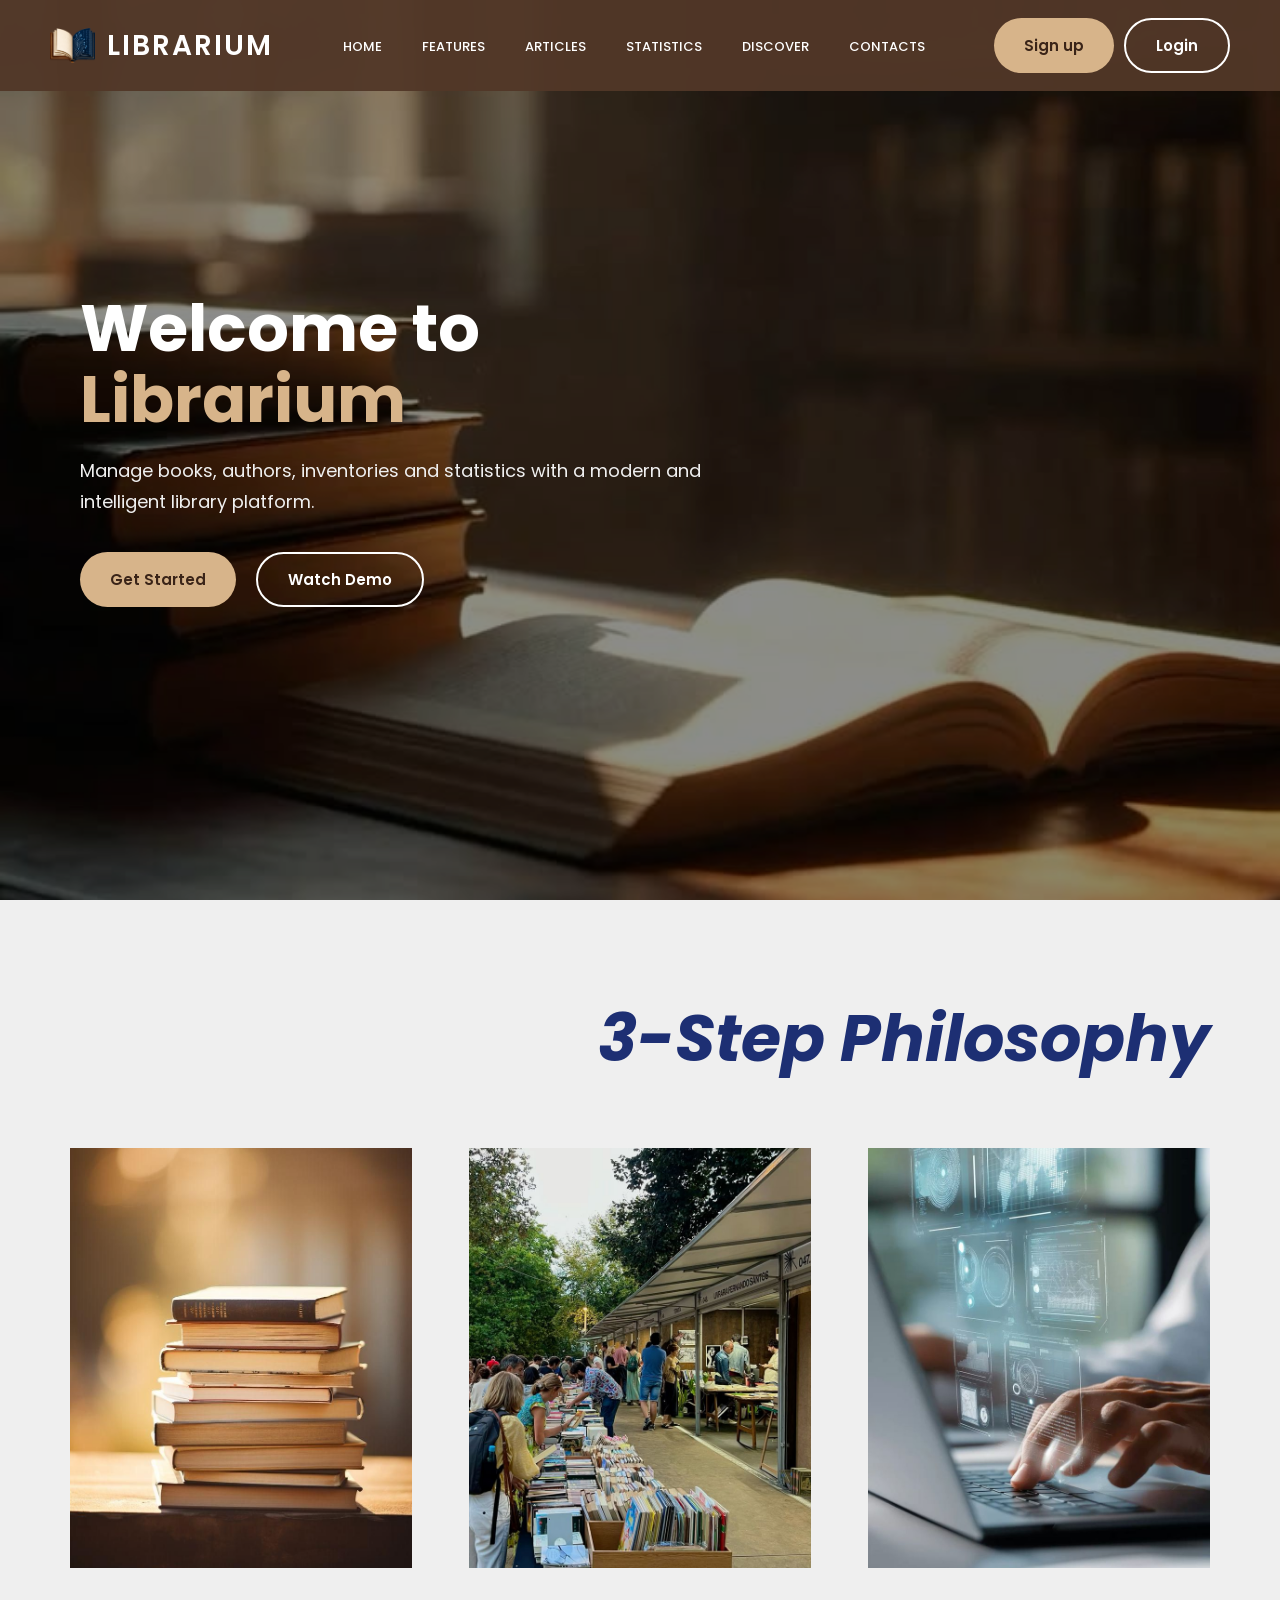
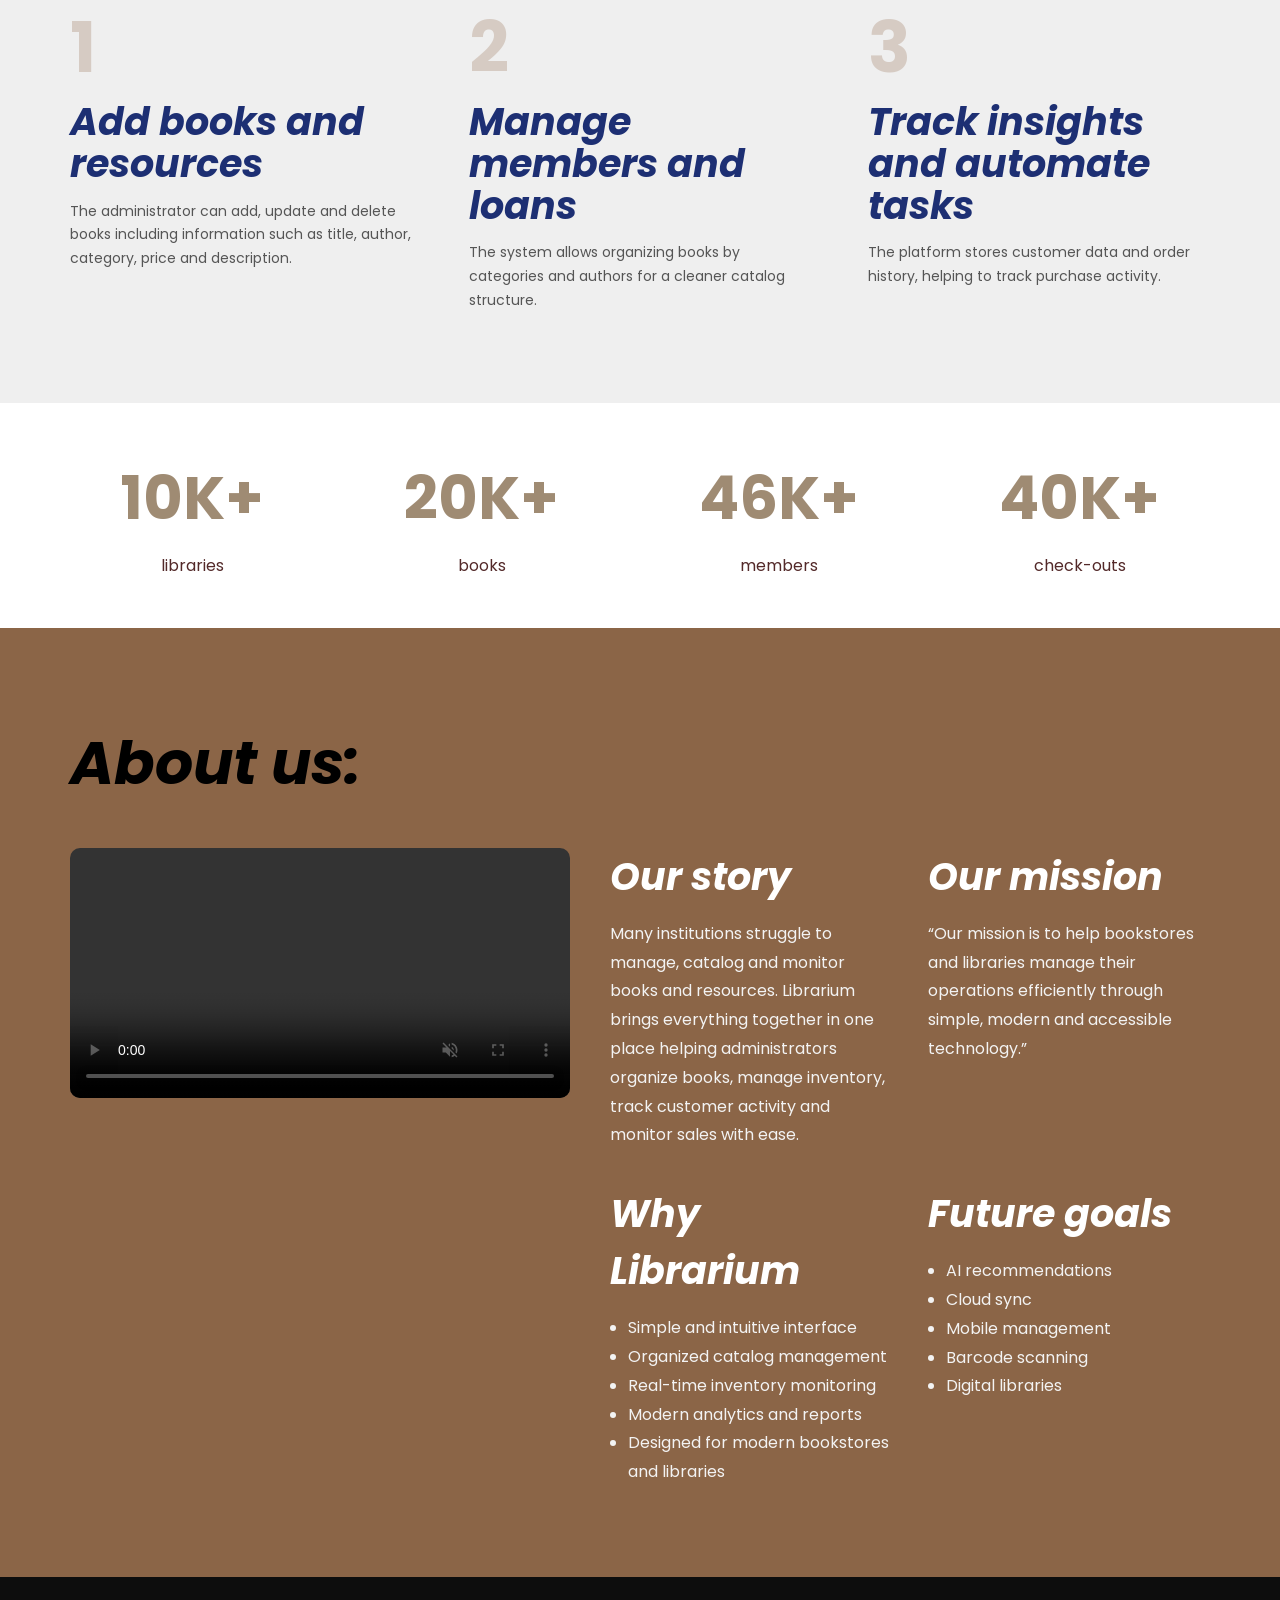
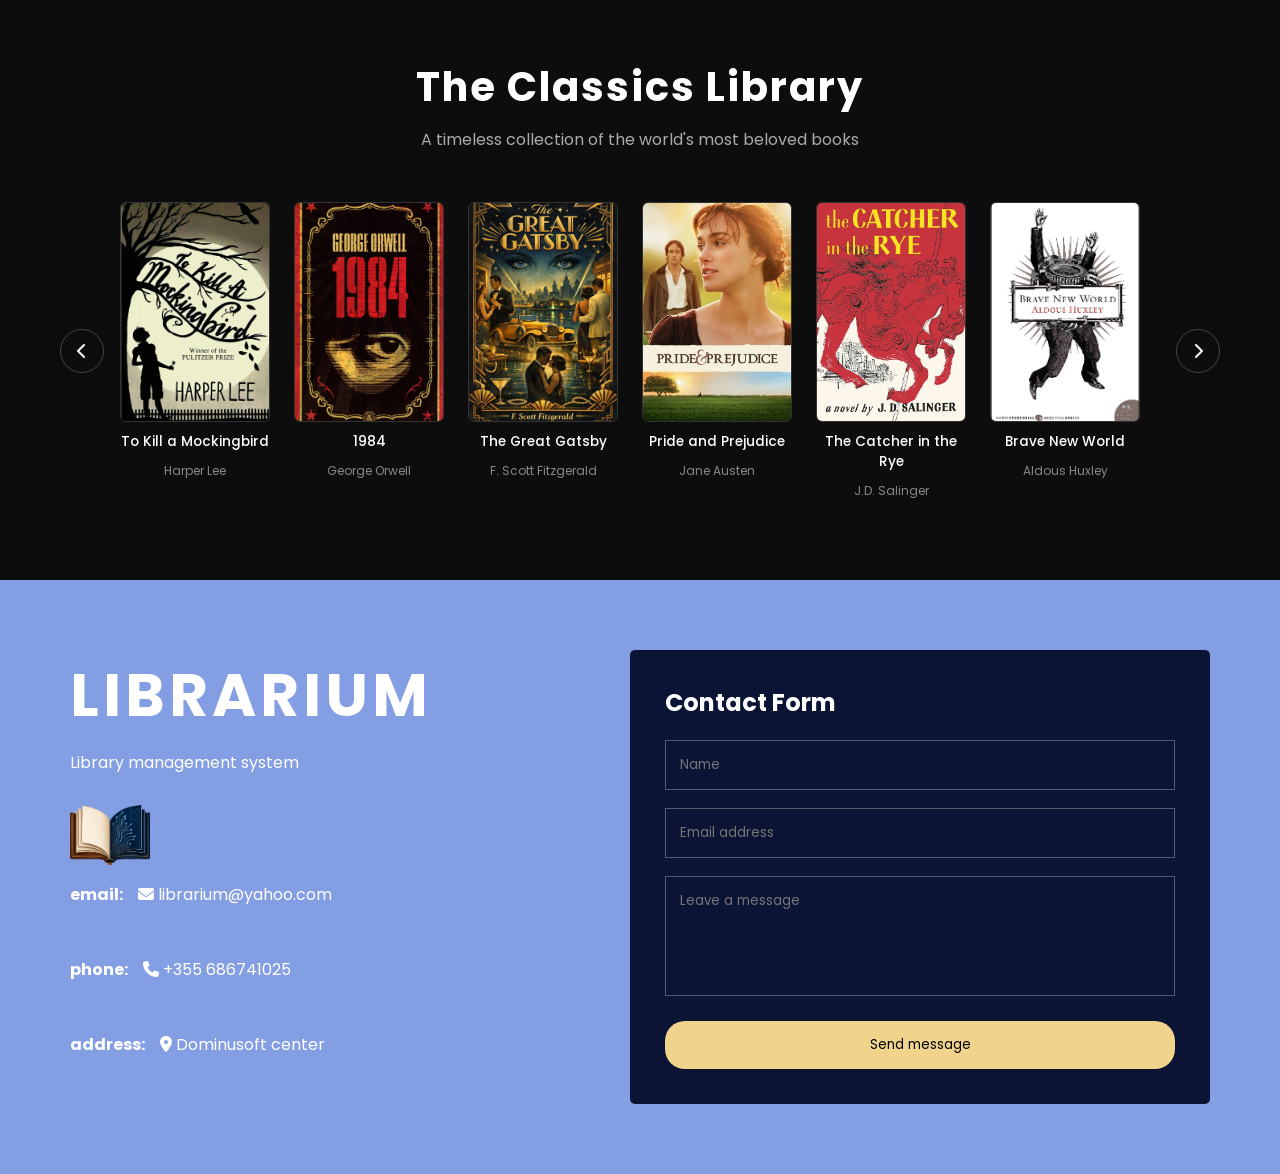
==== html/index.html @ 599c1b2a "folder organization" ====
<!DOCTYPE html>
<html lang="en">
<head>
    <meta charset="UTF-8">
    <meta name="viewport" content="width=device-width, initial-scale=1.0">

    <title>Librarium</title>
    <!-- ICONS -->
<link rel="stylesheet" href="https://cdnjs.cloudflare.com/ajax/libs/font-awesome/6.5.0/css/all.min.css">
    <!-- GOOGLE FONT -->
    <link rel="preconnect" href="https://fonts.googleapis.com">
    <link rel="preconnect" href="https://fonts.gstatic.com" crossorigin>

    <link href="https://fonts.googleapis.com/css2?family=Poppins:wght@300;400;500;600;700&display=swap" rel="stylesheet">

    <!-- CSS FILE -->
    <link rel="stylesheet" href="../css/style.css">
</head>

<body>

    <!-- NAVBAR -->
    <nav class="navbar">

        <!-- LOGO -->
      <div class="logo">

    <img src="../images/logo.png" alt="Librarium Logo">

    <h2>LIBRARIUM</h2>

</div>

        <!-- NAVIGATION -->
        <ul class="nav-links">

            <li>
                <a href="#philosophy" class="active">HOME</a>
            </li>

            <li>
                <a href="#about">FEATURES</a>
            </li>

            <li>
                <a href="#">ARTICLES</a>
            </li>

            <li>
                <a href="dashboard.html#reports">STATISTICS</a>
            </li>

            <li>
                <a href="#discover">DISCOVER</a>
            </li>

            <li>
                <a href="#contacts">CONTACTS</a>
            </li>

        </ul>

        <!-- RIGHT BUTTONS -->
       <div class="nav-buttons">

    <button class="hero-btn primary" onclick="openSignup()">
        Sign up
    </button>

    <button class="hero-btn secondary" onclick="openLogin()">
        Login
    </button>

</div>

    </nav>

    <!-- HERO SECTION -->
    <section class="hero">

        <div class="overlay"></div>

        <div class="hero-content">

            <h1>
                Welcome to <span>Librarium</span>
            </h1>

            <p>
                Manage books, authors, inventories and statistics
                with a modern and intelligent library platform.
            </p>

            <div class="hero-buttons">

                <button class="hero-btn primary"  onclick="window.location.href='dashboard.html'">
                    Get Started
                </button>

                <button class="hero-btn secondary" onclick="document.getElementById('about').scrollIntoView({behavior:'smooth'})">
                    Watch Demo
                </button>

            </div>

        </div>

    </section>

<!-- 3 STEP PHILOSOPHY -->

<section id="philosophy" class="philosophy">

    <h1>3-Step Philosophy</h1>

    <div class="philosophy-container">

        <div class="philosophy-card">

            <img src="../images/step1.jpg" alt="">

            <div class="number">1</div>

            <h2>Add books and resources</h2>

            <p>
                The administrator can add, update and delete
                books including information such as title,
                author, category, price and description.
            </p>

        </div>

        <div class="philosophy-card">

            <img src="../images/step2.jpg" alt="">

            <div class="number">2</div>

            <h2>Manage members and loans</h2>

            <p>
                The system allows organizing books by
                categories and authors for a cleaner
                catalog structure.
            </p>

        </div>

        <div class="philosophy-card">

            <img src="../images/step3.jpg" alt="">

            <div class="number">3</div>

            <h2>Track insights and automate tasks</h2>

            <p>
                The platform stores customer data and order
                history, helping to track purchase activity.
            </p>

        </div>

    </div>

</section>
<!-- NUMBERS -->
<section class="stats">

    <div class="stat-box">
        <h1>
            <span class="counter" data-target="10">0</span>K+
        </h1>
        <p>libraries</p>
    </div>

    <div class="stat-box">
        <h1>
            <span class="counter" data-target="20">0</span>K+
        </h1>
        <p>books</p>
    </div>

    <div class="stat-box">
        <h1>
            <span class="counter" data-target="50">0</span>K+
        </h1>
        <p>members</p>
    </div>

    <div class="stat-box">
        <h1>
            <span class="counter" data-target="40">0</span>K+
        </h1>
        <p>check-outs</p>
    </div>

</section>
<!-- ABOUT US -->

<section id="about" class="about-us">

    <h1>About us:</h1>

    <div class="about-container">

       <div class="about-image">

    <video controls autoplay muted loop>
        <source src="../videos/demo.mp4" type="video/mp4">
        Your browser does not support the video tag.
    </video>

</div>

        <div class="about-content">

            <div class="about-box">

                <h2>Our story</h2>

                <p>
                    Many institutions struggle to manage,
                    catalog and monitor books and resources.
                    Librarium brings everything together in
                    one place helping administrators organize
                    books, manage inventory, track customer
                    activity and monitor sales with ease.
                </p>

            </div>

            <div class="about-box">

                <h2>Our mission</h2>

                <p>
                    “Our mission is to help bookstores and
                    libraries manage their operations
                    efficiently through simple, modern and
                    accessible technology.”
                </p>

            </div>

            <div class="about-box">

                <h2>Why Librarium</h2>

                <ul>
                    <li>Simple and intuitive interface</li>
                    <li>Organized catalog management</li>
                    <li>Real-time inventory monitoring</li>
                    <li>Modern analytics and reports</li>
                    <li>Designed for modern bookstores and libraries</li>
                </ul>

            </div>

            <div class="about-box">

                <h2>Future goals</h2>

                <ul>
                    <li>AI recommendations</li>
                    <li>Cloud sync</li>
                    <li>Mobile management</li>
                    <li>Barcode scanning</li>
                    <li>Digital libraries</li>
                </ul>

            </div>

        </div>

    </div>
</section>
<!-- CLASSICS LIBRARY -->
<section class="classics-library" id="discover">

    <h1>The Classics Library</h1>
    <p class="classics-subtitle">A timeless collection of the world's most beloved books</p>

    <div class="classics-wrapper">

        <button class="slider-arrow left-arrow" onclick="slideLeft()">
            <i class="fa-solid fa-chevron-left"></i>
        </button>

        <div class="classics-track-container">
            <div class="classics-track" id="classicsTrack">

                <div class="book-card">
                    <img src="../images/mockingbird.jpg" alt="To Kill a Mockingbird">
                    <p>To Kill a Mockingbird</p>
                    <span>Harper Lee</span>
                </div>

                <div class="book-card">
                    <img src="../images/1984.jpg" alt="1984">
                    <p>1984</p>
                    <span>George Orwell</span>
                </div>

                <div class="book-card">
                    <img src="../images/gatsby.jpg" alt="The Great Gatsby">
                    <p>The Great Gatsby</p>
                    <span>F. Scott Fitzgerald</span>
                </div>

                <div class="book-card">
                    <img src="../images/pride.jpg" alt="Pride and Prejudice">
                    <p>Pride and Prejudice</p>
                    <span>Jane Austen</span>
                </div>

                <div class="book-card">
                    <img src="../images/thecatcher.jpg" alt="The Catcher in the Rye">
                    <p>The Catcher in the Rye</p>
                    <span>J.D. Salinger</span>
                </div>

                <div class="book-card">
                    <img src="../images/brave.jpg" alt="Brave New World">
                    <p>Brave New World</p>
                    <span>Aldous Huxley</span>
                </div>

                <div class="book-card">
                    <img src="../images/odyssey.jpg" alt="The Odyssey">
                    <p>The Odyssey</p>
                    <span>Homer</span>
                </div>

                <div class="book-card">
                    <img src="../images/crime.jpg" alt="Crime and Punishment">
                    <p>Crime and Punishment</p>
                    <span>Fyodor Dostoevsky</span>
                </div>

                <div class="book-card">
                    <img src="../images/donkishoti.jpg" alt="Don Quixote">
                    <p>Don Quixote</p>
                    <span>Miguel de Cervantes</span>
                </div>

                <div class="book-card">
                    <img src="../images/mobidik.jpg" alt="Moby Dick">
                    <p>Moby Dick</p>
                    <span>Herman Melville</span>
                </div>

                <div class="book-card">
                    <img src="../images/warpeace.jpg" alt="War and Peace">
                    <p>War and Peace</p>
                    <span>Leo Tolstoy</span>
                </div>

                <div class="book-card">
                    <img src="../images/divine.jpg" alt="The Divine Comedy">
                    <p>The Divine Comedy</p>
                    <span>Dante Alighieri</span>
                </div>

                <div class="book-card">
                    <img src="../images/jane.jpg" alt="Jane Eyre">
                    <p>Jane Eyre</p>
                    <span>Charlotte Brontë</span>
                </div>

                <div class="book-card">
                    <img src="../images/karamazov.jpg" alt="The Brothers Karamazov">
                    <p>The Brothers Karamazov</p>
                    <span>Fyodor Dostoevsky</span>
                </div>

                <div class="book-card">
                    <img src="../images/anna.jpg" alt="Anna Karenina">
                    <p>Anna Karenina</p>
                    <span>Leo Tolstoy</span>
                </div>

                <div class="book-card">
                    <img src="../images/wuthering.jpg" alt="Wuthering Heights">
                    <p>Wuthering Heights</p>
                    <span>Emily Brontë</span>
                </div>

                <div class="book-card">
                    <img src="../images/kozeta.jpg" alt="Les Misérables">
                    <p>Les Misérables</p>
                    <span>Victor Hugo</span>
                </div>

                <div class="book-card">
                    <img src="../images/montecristo.jpg" alt="The Count of Monte Cristo">
                    <p>The Count of Monte Cristo</p>
                    <span>Alexandre Dumas</span>
                </div>

                <div class="book-card">
                    <img src="../images/hamlet.jpg" alt="Hamlet">
                    <p>Hamlet</p>
                    <span>William Shakespeare</span>
                </div>

                <div class="book-card">
                    <img src="../images/frankenstein.jpg" alt="Frankenstein">
                    <p>Frankenstein</p>
                    <span>Mary Shelley</span>
                </div>

            </div>
        </div>

        <button class="slider-arrow right-arrow" onclick="slideRight()">
            <i class="fa-solid fa-chevron-right"></i>
        </button>

    </div>

</section>
<!-- CONTACT -->

<section class="contact-section"  id="contacts">

    <div class="contact-left">

        <h1>LIBRARIUM</h1>

        <p>Library management system</p>
 <img src="../images/logo.png" alt="Logo" class="contact-logo">
        <div class="contact-info">

            <div class="info-row">
                <span>email:</span>
                <p><i class="fa-solid fa-envelope"></i> librarium@yahoo.com</p>
            </div>

            <div class="info-row">
                <span>phone:</span>
                <p><i class="fa-solid fa-phone"></i> +355 686741025</p>
            </div>

            <div class="info-row">
                <span>address:</span>
                <p><i class="fa-solid fa-location-dot"></i> Dominusoft center</p>
            </div>

        </div>

    </div>

    <div class="contact-right">

        <h2>Contact Form</h2>

        <input type="text" placeholder="Name">

        <input type="email" placeholder="Email address">

        <textarea placeholder="Leave a message"></textarea>

        <button>Send message</button>

    </div>
</section>
<!-- LOGIN SIGNUP BUTTONS -->
<section>
<div id="authModal" class="modal">

  <div class="modal-content">

    <span class="close" onclick="closeModal()">&times;</span>

    <!-- LOGIN -->
    <form id="loginForm" class="form">
      <h2>Login</h2>
      <input type="email" placeholder="Email" required>
      <input type="password" placeholder="Password" required>
      <button type="submit">Login</button>
    </form>

    <!-- SIGNUP -->
    <form id="signupForm" class="form" style="display:none;">
      <h2>Sign Up</h2>
      <input type="text" placeholder="Name" required>
      <input type="email" placeholder="Email" required>
      <input type="password" placeholder="Password" required>
      <button type="submit">Create Account</button>
    </form>

  </div>
</div>
</section>
    <!-- SCRIPT -->
    <script src="../js/script.js"></script>

</body>
</html>
---- css/style.css ----
*{
    margin: 0;
    padding: 0;
    box-sizing: border-box;
    font-family: 'Poppins', sans-serif;
}

body{
    background-color: #f3efe8;
}

/* NAVBAR */

.navbar{
    width: 100%;
    padding: 18px 50px;

    display: flex;
    justify-content: space-between;
    align-items: center;

    background: rgba(82, 55, 39, 0.95);

    position: absolute;
    top: 0;
    left: 0;

    z-index: 100;
}


/* LOGO */

.logo{
    display: flex;
    align-items: center;
    gap: 12px;
}

/* LOGO IMAGE */

.logo img{
    width: 45px;
    height: 45px;

    object-fit: contain;
}

/* LOGO TEXT */

.logo h2{
    color: white;

    font-size: 28px;
    font-weight: 600;

    letter-spacing: 2px;
}

/* NAVIGATION */

.nav-links{
    display: flex;
    list-style: none;
    gap: 40px;
}

/* NAV BUTTON STYLE */

.nav-links a{
    text-decoration: none;

    color: white;

    font-size: 13px;
    font-weight: 500;

    transition: 0.3s;
}

/* ACTIVE BUTTON */

/* HOVER */

.nav-links a:hover{
    background-color: #31479c;
}

/* RIGHT BUTTONS */

.nav-buttons{
    display: flex;
    gap: 10px;
}

/* BUTTONS */

.btn{
    border: none;

    padding: 8px 18px;

    border-radius: 20px;

    cursor: pointer;

    font-size: 13px;
    font-weight: 500;

    transition: 0.3s;
}

/* SIGNUP */

.signup{
    background-color: #3a2418;
    color: white;
}

/* LOGIN */

.login{
    background-color: #1d1d1d;
    color: white;
}

/* HOVER EFFECT */

.btn:hover{
    transform: translateY(-2px);
    opacity: 0.9;
}

/* RESPONSIVE */

@media(max-width: 1100px){

    .navbar{
        flex-direction: column;
        gap: 20px;
    }

    .nav-links{
        flex-wrap: wrap;
        justify-content: center;
    }
}

/* HERO SECTION */

.hero{
    width: 100%;
    height: 100vh;

    background-image: url("../images/hero.jpg");

    background-size: cover;
    background-position: center 80%;

    position: relative;

    display: flex;
    align-items: center;

    padding-left: 80px;
}

/* DARK OVERLAY */

.overlay{
    position: absolute;

    top: 0;
    left: 0;

    width: 100%;
    height: 100%;

    background: rgba(0,0,0,0.45);
}

/* CONTENT */

.hero-content{
    position: relative;
    z-index: 2;

    max-width: 650px;

    color: white;
}

/* TITLE */

.hero-content h1{
    font-size: 65px;
    line-height: 1.1;
    margin-bottom: 20px;
}

.hero-content span{
    color: #d7b48a;
}

/* PARAGRAPH */

.hero-content p{
    font-size: 18px;
    line-height: 1.7;

    margin-bottom: 35px;

    color: #f0f0f0;
}

/* HERO BUTTONS */

.hero-buttons{
    display: flex;
    gap: 20px;
}

/* BUTTON STYLE */

.hero-btn{
    padding: 14px 30px;

    border: none;

    border-radius: 30px;

    cursor: pointer;

    font-size: 15px;
    font-weight: 600;

    transition: 0.3s;
}

/* PRIMARY BUTTON */

.primary{
    background-color: #d7b48a;
    color: #3a2418;
}

/* SECONDARY BUTTON */

.secondary{
    background-color: transparent;

    border: 2px solid white;

    color: white;
}

/* HOVER EFFECT */

.hero-btn:hover{
    transform: translateY(-3px);
}

/* RESPONSIVE */

@media(max-width: 900px){

    .hero{
        padding: 40px;
        text-align: center;
        justify-content: center;
    }

    .hero-content h1{
        font-size: 45px;
    }

    .hero-buttons{
        justify-content: center;
        flex-wrap: wrap;
    }
}
/* PHILOSOPHY SECTION */

.philosophy{
    padding: 90px 70px;

    background: #efefef;
}

.philosophy h1{
    text-align: right;

    font-size: 65px;

    color: #1d2f73;

    margin-bottom: 60px;

    font-style: italic;
}

.philosophy-container{
    display: flex;

    justify-content: space-between;

    gap: 40px;

    flex-wrap: wrap;
}

.philosophy-card{
    width: 30%;
}

.philosophy-card img{
    width: 100%;

    height: 420px;

    object-fit: cover;
}

.number{
    font-size: 70px;

    color: #d6cbc3;

    margin-top: 20px;

    font-weight: bold;
}

.philosophy-card h2{
    font-size: 38px;

    line-height: 1.1;

    color: #1d2f73;

    margin-bottom: 15px;

    font-style: italic;
}

.philosophy-card p{
    font-size: 14px;

    line-height: 1.7;

    color: #555;
}
/* ABOUT US */

.about-us{
    background: #8b6547;

    padding: 90px 70px;

    color: white;
}

.about-us h1{
    font-size: 60px;

    margin-bottom: 40px;

    color: black;

    font-style: italic;
}

.about-container{
    display: flex;

    gap: 40px;

    align-items: flex-start;

    flex-wrap: wrap;
}

.about-image{
    flex: 1;
}

.about-image video{
    width: 100%;
    height: 100%;
    object-fit: cover;
    border-radius: 10px;
}

.about-content{
    flex: 1.2;

    display: grid;

    grid-template-columns: repeat(2,1fr);

    gap: 35px;
}

.about-box h2{
    margin-bottom: 15px;

    font-size: 38px;

    font-style: italic;
}

.about-box p,
.about-box li{
    line-height: 1.8;

    color: #f3f3f3;
}

.about-box ul{
    padding-left: 18px;
}
/* CONTACT SECTION */
.contact-section{
    background: #849ee4;

    padding: 70px;

    display: flex;

    justify-content: space-between;

    gap: 50px;

    flex-wrap: wrap;
}

.contact-left{
    color: white;

    flex: 1;
}

.contact-left h1{
    font-size: 60px;

    letter-spacing: 4px;

    margin-bottom: 10px;
}

.contact-left p{
    margin-bottom: 30px;
}

.contact-info{
    display: flex;

    flex-direction: column;

    gap: 20px;
}

.info-row{
    display: flex;

    gap: 15px;
}

.info-row span{
    font-weight: bold;
}

.contact-right{
    flex: 1;

    background: #0b1435;

    padding: 35px;

    border-radius: 5px;
}

.contact-right h2{
    color: white;

    margin-bottom: 20px;
}

.contact-right input,
.contact-right textarea{
    width: 100%;

    padding: 14px;

    margin-bottom: 18px;

    background: transparent;

    border: 1px solid rgba(255,255,255,0.3);

    color: white;
}

.contact-right textarea{
    height: 120px;

    resize: none;
}

.contact-right button{
    width: 100%;

    padding: 14px;

    border: none;

    background: #f0d48c;

    cursor: pointer;

    border-radius: 20px;
}
/* NUMBERS */

.stats{
    display: flex;

    justify-content: space-around;

    align-items: center;

    padding: 50px;

    background: white;

    flex-wrap: wrap;
}

.stat-box{
    text-align: center;
}

.stat-box h1{
    font-size: 60px;

    color: #5c391196;
}

.stat-box p{
    color: #532929;

    margin-top: 10px;
}
.contact-logo {
    width: 80px; 
    height: auto;
    margin-bottom: 10px;
}
/* LOGIN SIGNUP BUTTONS */
.modal {
    display: none;
    position: fixed;
    inset: 0;
    background: rgba(0,0,0,0.6);
    justify-content: center;
    align-items: center;
}

.modal-content {
    background: white;
    padding: 25px;
    width: 320px;
    border-radius: 12px;
    position: relative;
}

.form {
    display: flex;
    flex-direction: column;
    gap: 10px;
}

.form input {
    padding: 10px;
}

.form button {
    padding: 10px;
    cursor: pointer;
}

.close {
    position: absolute;
    top: 10px;
    right: 15px;
    cursor: pointer;
    font-size: 22px;
}
/* THE CLASSICS LIBRARY */
.classics-library {
    padding: 80px 60px;
    background-color: #0d0d0d;
    text-align: center;
}

.classics-library h1 {
    font-size: 2.5rem;
    color: #fff;
    margin-bottom: 10px;
    letter-spacing: 2px;
}

.classics-subtitle {
    color: #aaa;
    font-size: 1rem;
    margin-bottom: 50px;
}

.classics-wrapper {
    display: flex;
    align-items: center;
    gap: 16px;
}

.classics-track-container {
    overflow: hidden;
    flex: 1;
}

.classics-track {
    display: flex;
    gap: 24px;
    transition: transform 0.4s ease;
    will-change: transform;
}

.book-card {
    min-width: 150px;
    display: flex;
    flex-direction: column;
    align-items: center;
    gap: 10px;
    cursor: pointer;
    transition: transform 0.3s ease;
}

.book-card:hover {
    transform: translateY(-8px);
}

.book-card img {
    width: 150px;
    height: 220px;
    object-fit: cover;
    border-radius: 6px;
    background-color: #1e1e1e;
    border: 1px solid #333;
    display: block;
}

.book-card p {
    color: #fff;
    font-size: 0.85rem;
    font-weight: 500;
    text-align: center;
    margin: 0;
    max-width: 150px;
}

.book-card span {
    color: #888;
    font-size: 0.75rem;
    text-align: center;
}

.slider-arrow {
    background: transparent;
    border: 1px solid #444;
    color: #fff;
    width: 44px;
    height: 44px;
    border-radius: 50%;
    font-size: 1rem;
    cursor: pointer;
    flex-shrink: 0;
    transition: background 0.2s, border-color 0.2s;
    display: flex;
    align-items: center;
    justify-content: center;
}

.slider-arrow:hover {
    background: #ffffff18;
    border-color: #aaa;
}
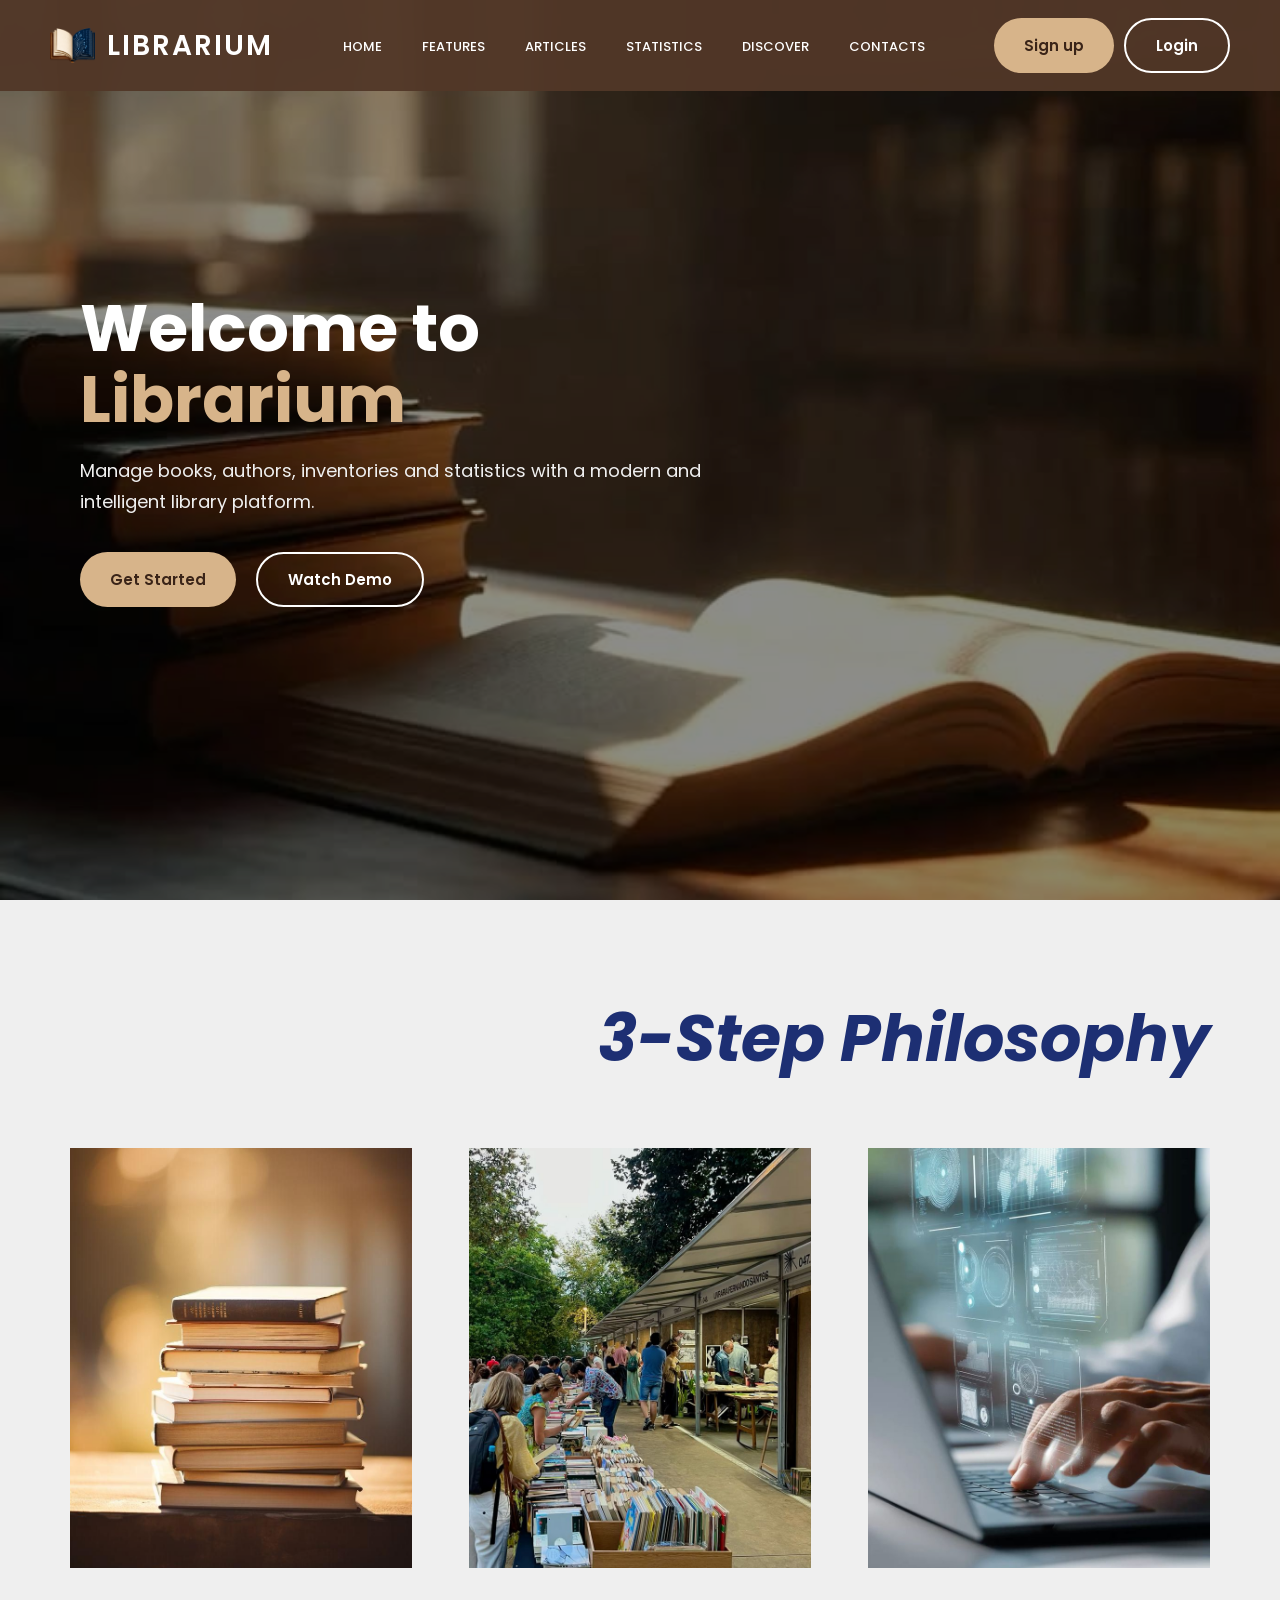
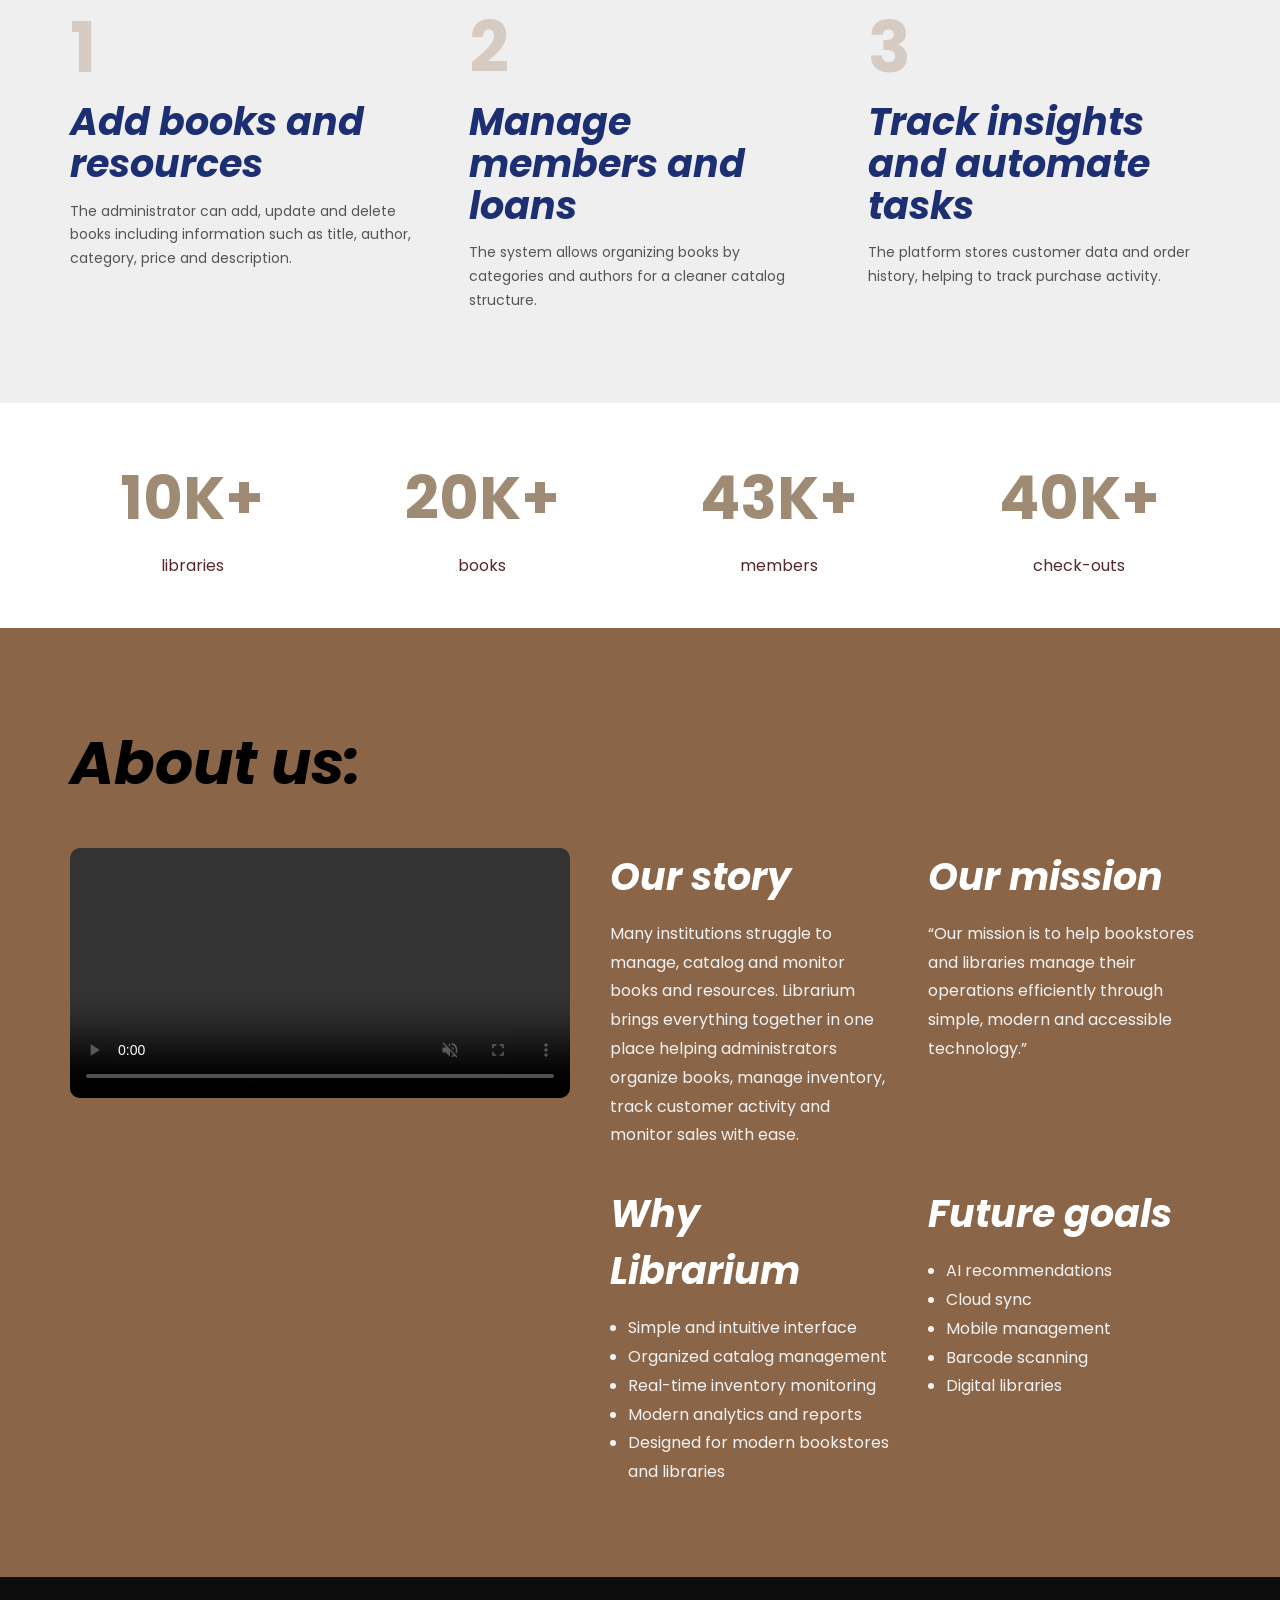
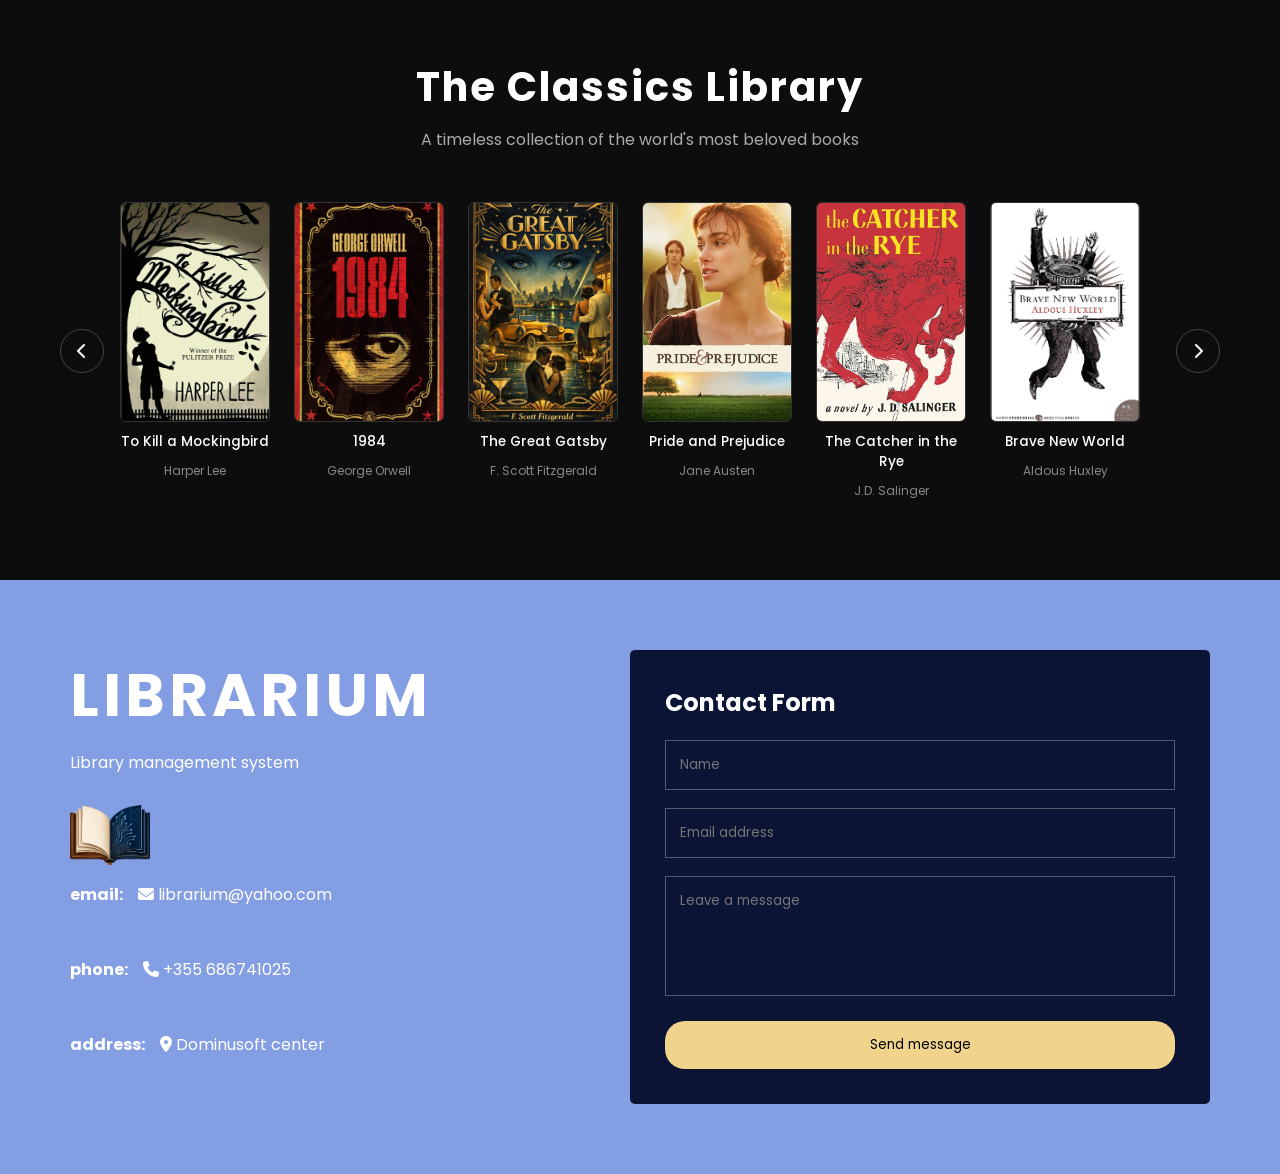
==== commit df598548: "8 june" ====
--- a/html/index.html
+++ b/html/index.html
@@ -43,7 +43,7 @@
             </li>
 
             <li>
-                <a href="#">ARTICLES</a>
+                <a href="#discover">ARTICLES</a>
             </li>
 
             <li>
@@ -456,13 +456,13 @@
 
         <h2>Contact Form</h2>
 
-        <input type="text" placeholder="Name">
-
-        <input type="email" placeholder="Email address">
-
-        <textarea placeholder="Leave a message"></textarea>
-
-        <button>Send message</button>
+        <form id="contactForm" class="contact-form">
+            <input id="contactName" type="text" placeholder="Name" required>
+            <input id="contactEmail" type="email" placeholder="Email address" required>
+            <textarea id="contactMessageField" placeholder="Leave a message" required></textarea>
+            <button type="submit">Send message</button>
+            <div id="contactNotification" class="contact-notification" aria-live="polite"></div>
+        </form>
 
     </div>
 </section>
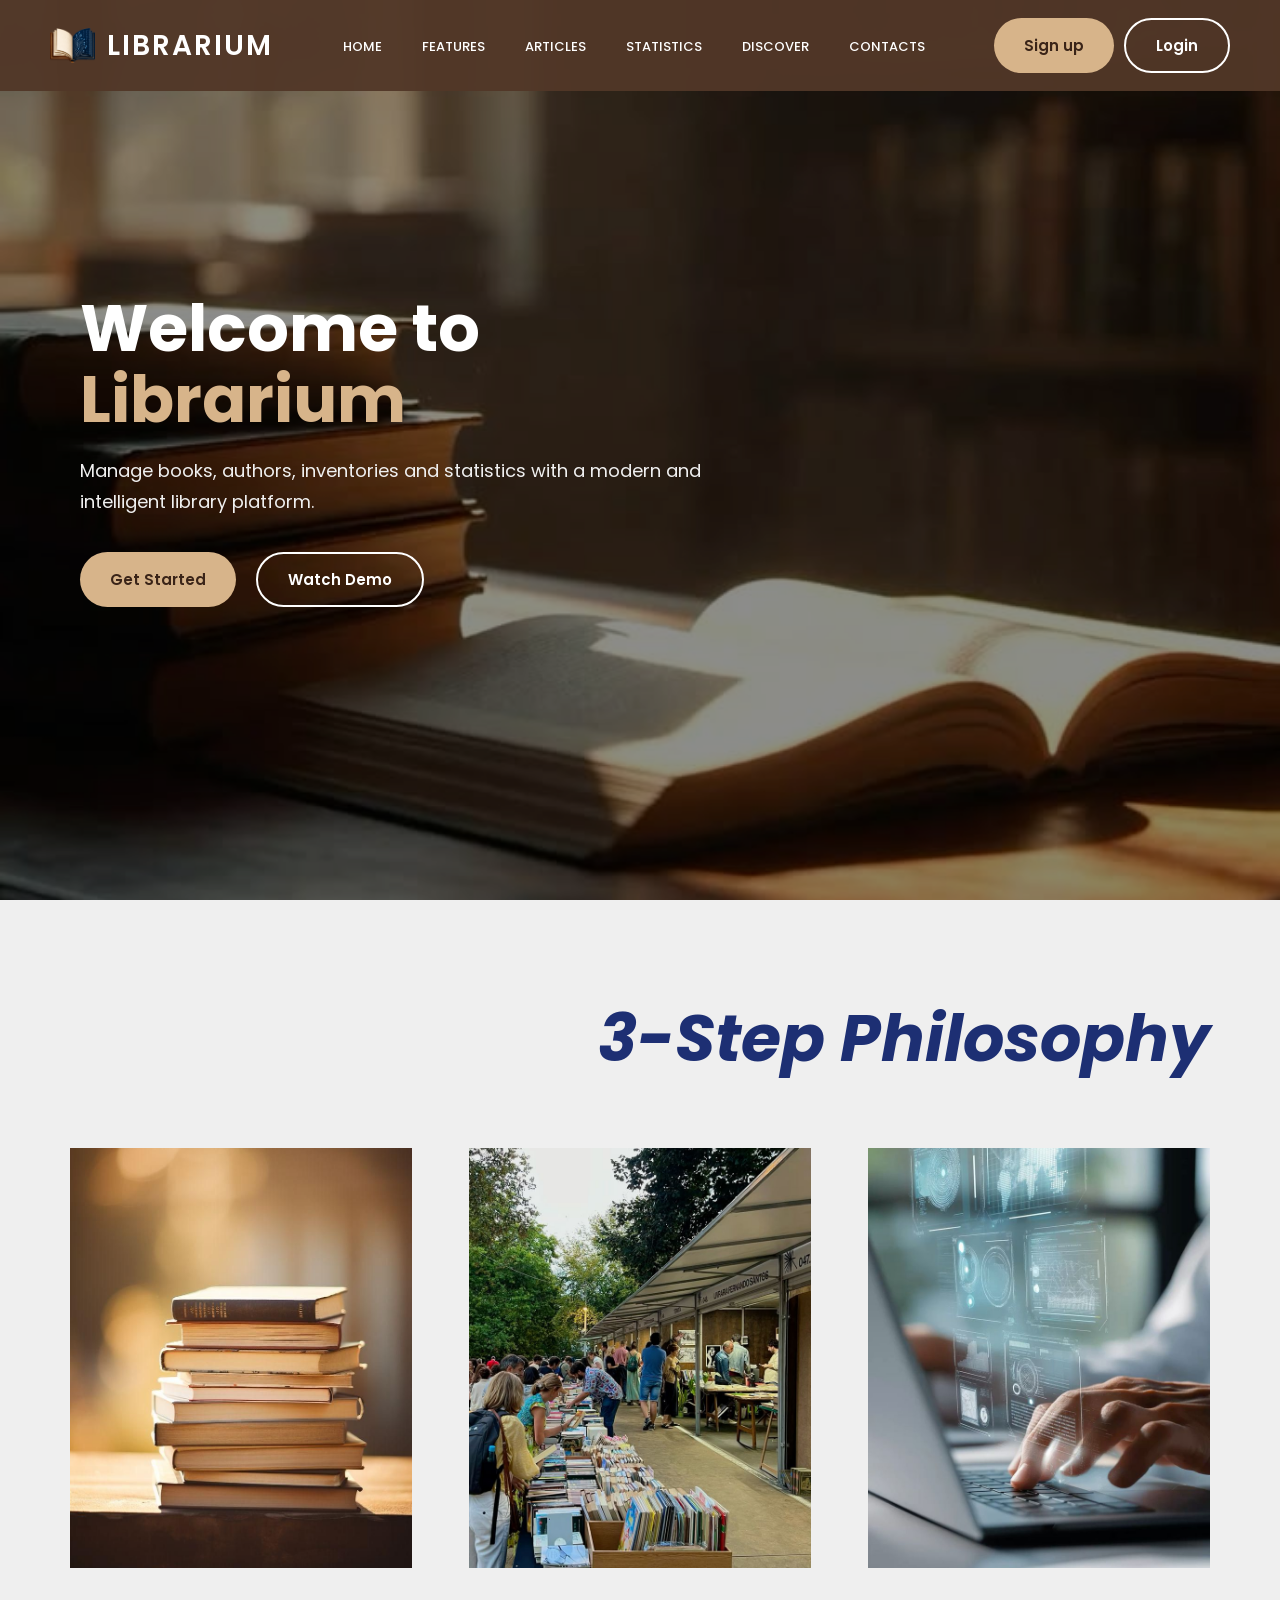
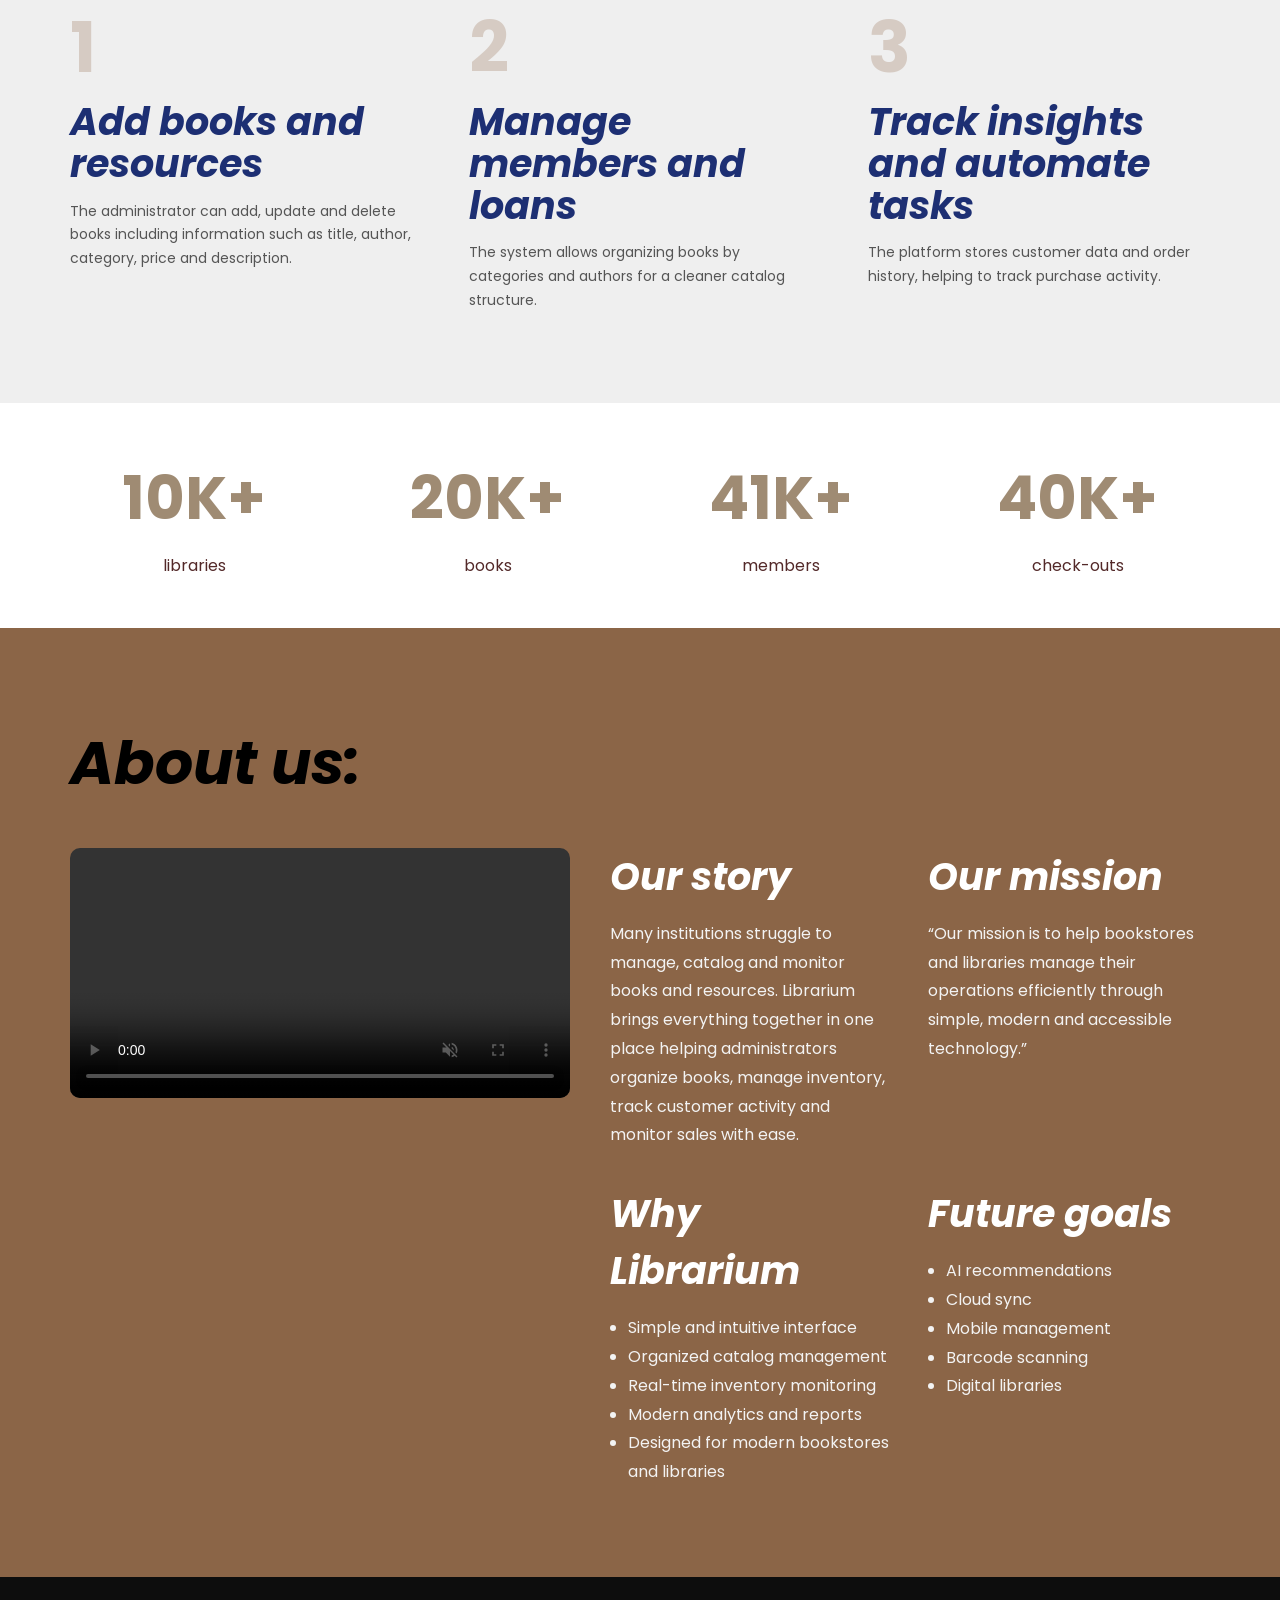
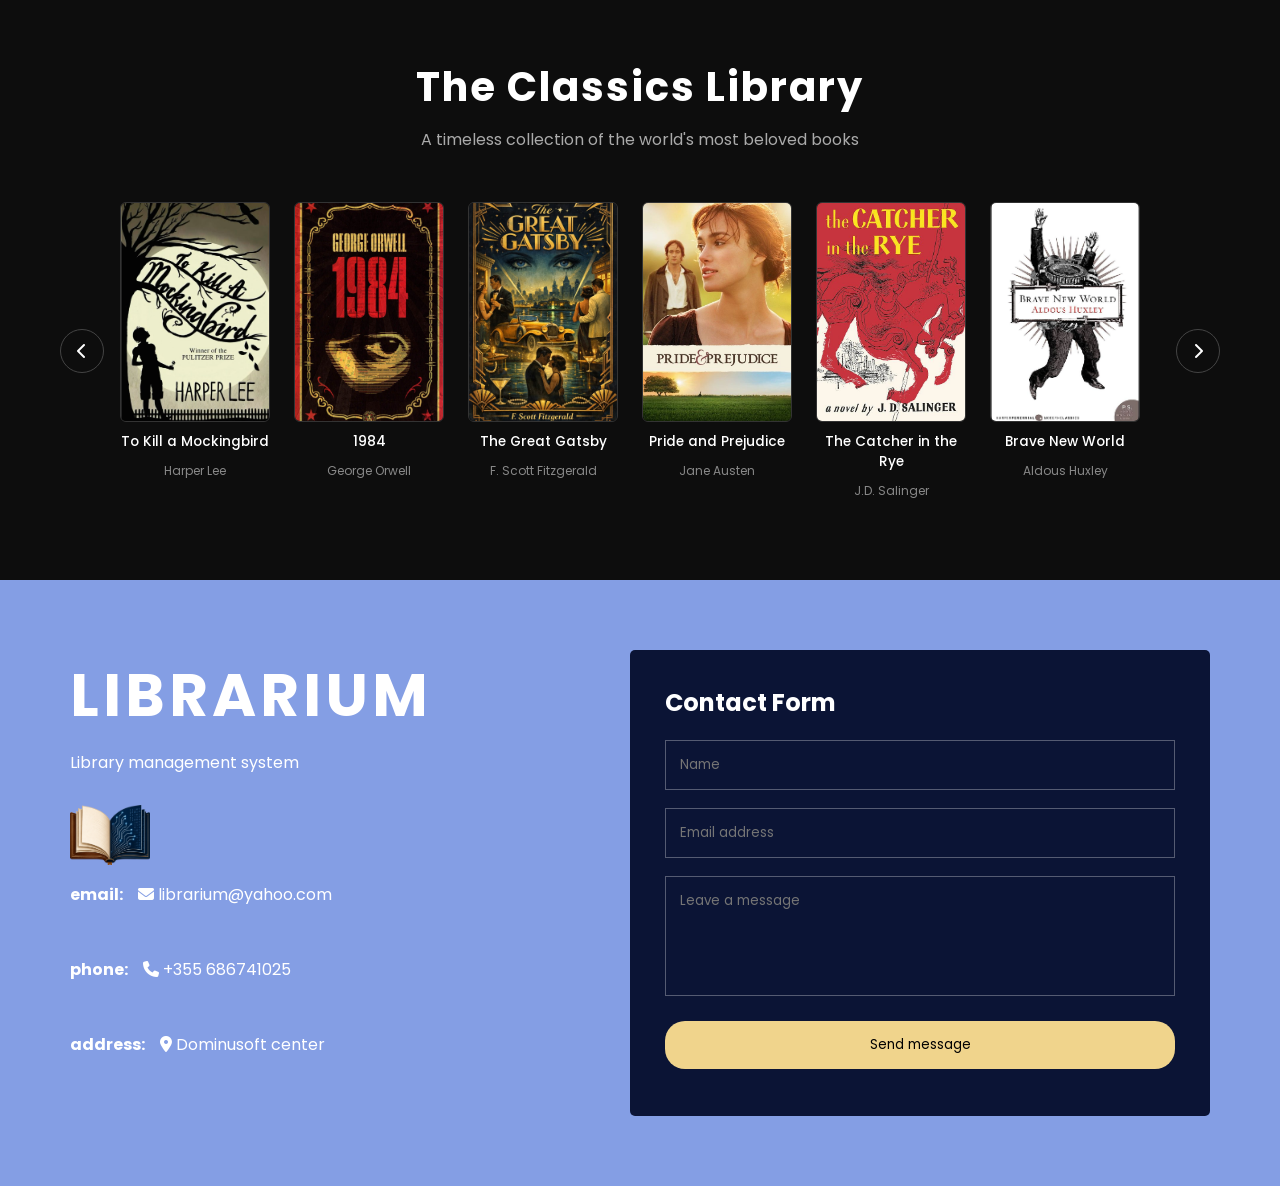
==== commit e5210ef2: "demo video added" ====
--- a/html/index.html
+++ b/html/index.html
@@ -208,7 +208,7 @@
        <div class="about-image">
 
     <video controls autoplay muted loop>
-        <source src="../videos/demo.mp4" type="video/mp4">
+        <source src="../videos.mp4" type="video/mp4">
         Your browser does not support the video tag.
     </video>
 
--- a/css/style.css
+++ b/css/style.css
@@ -520,6 +520,17 @@
 
     border-radius: 20px;
 }
+
+.contact-notification {
+    color: white;
+
+    margin-top: 12px;
+
+    text-align: center;
+
+    font-weight: 600;
+}
+
 /* NUMBERS */
 
 .stats{
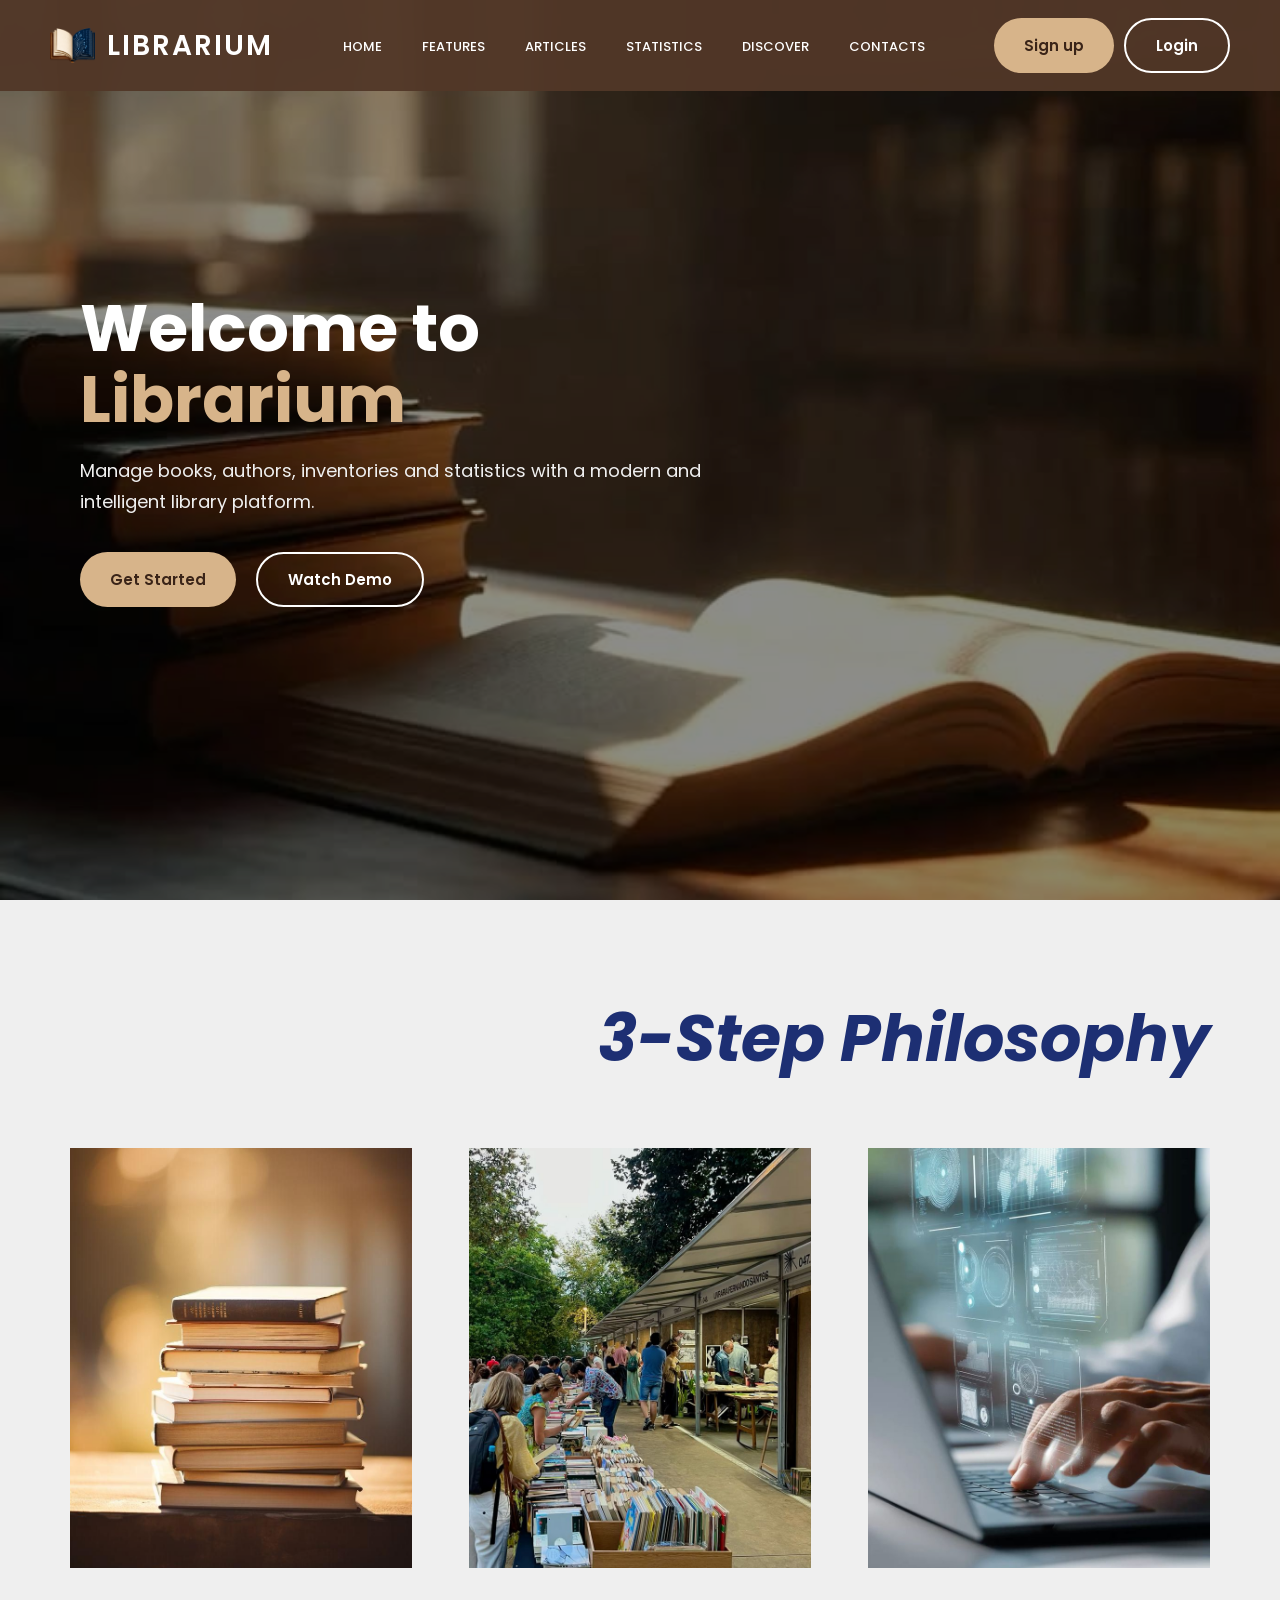
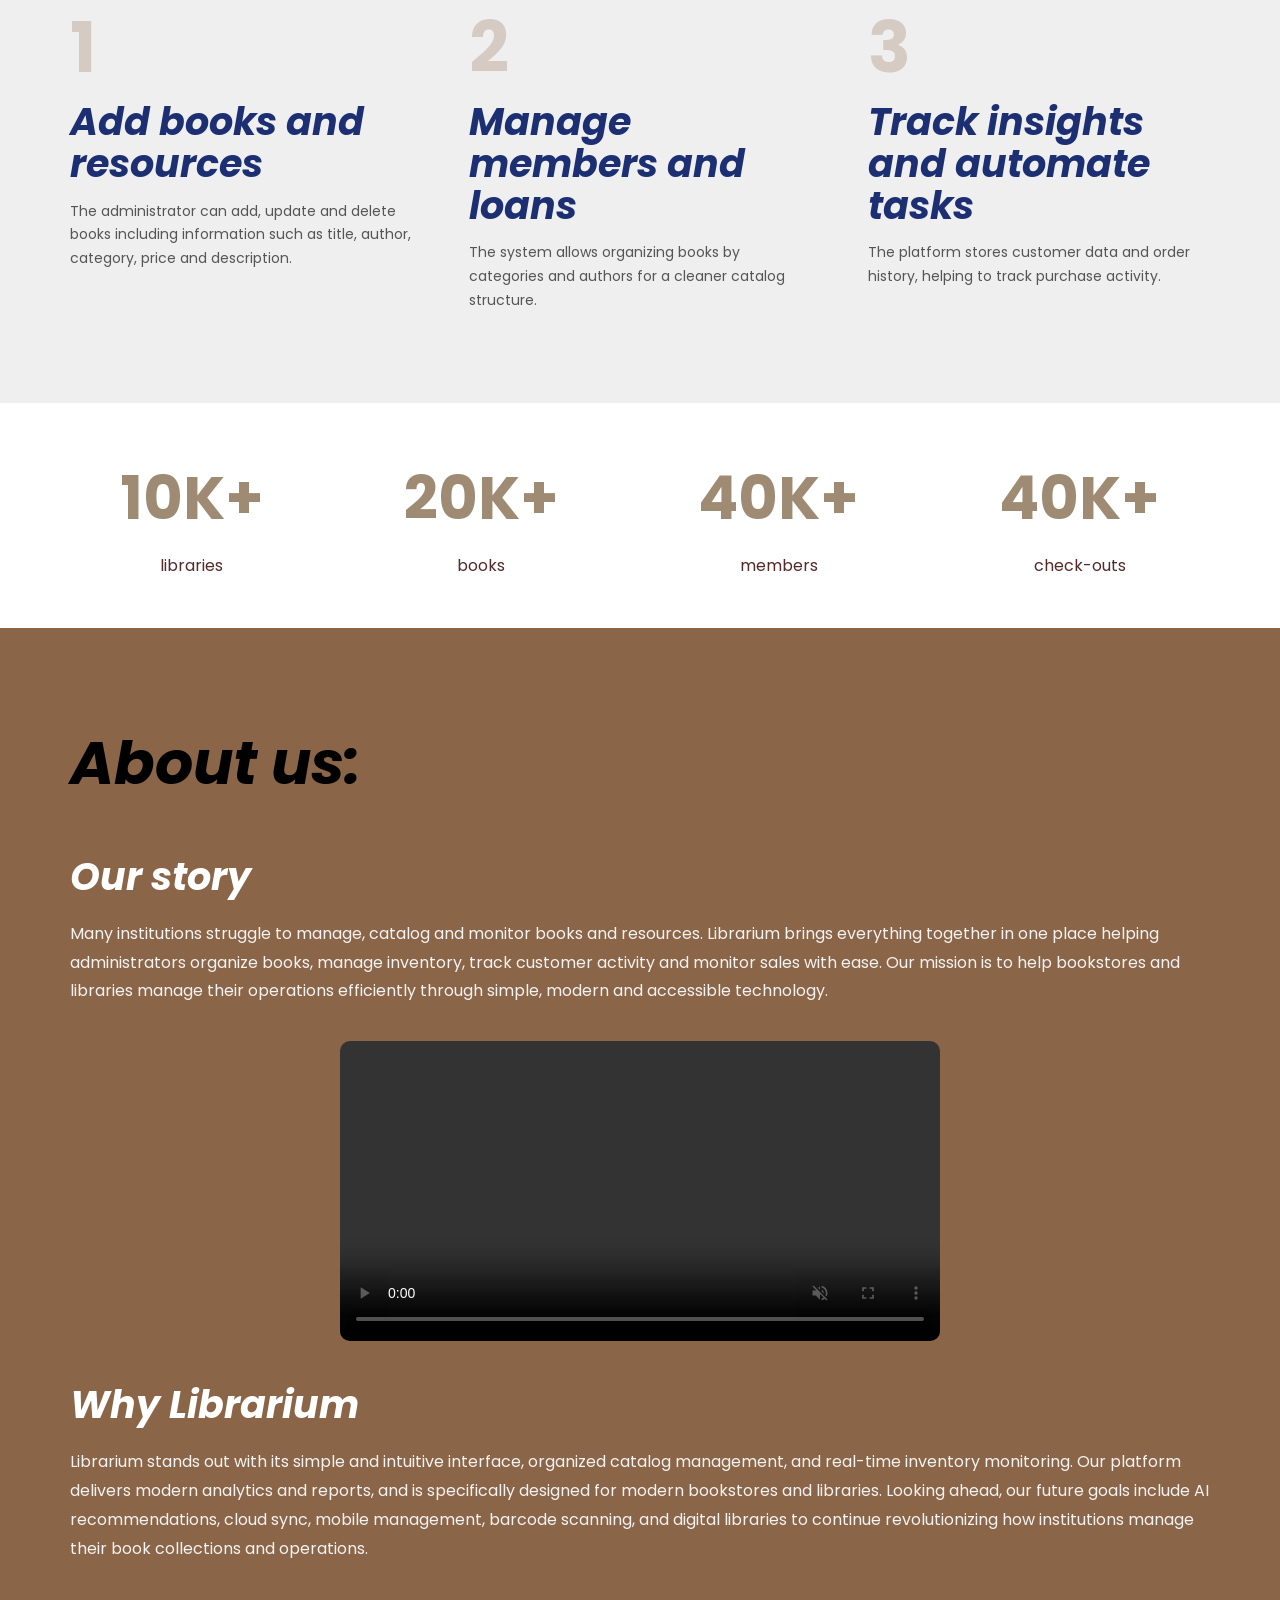
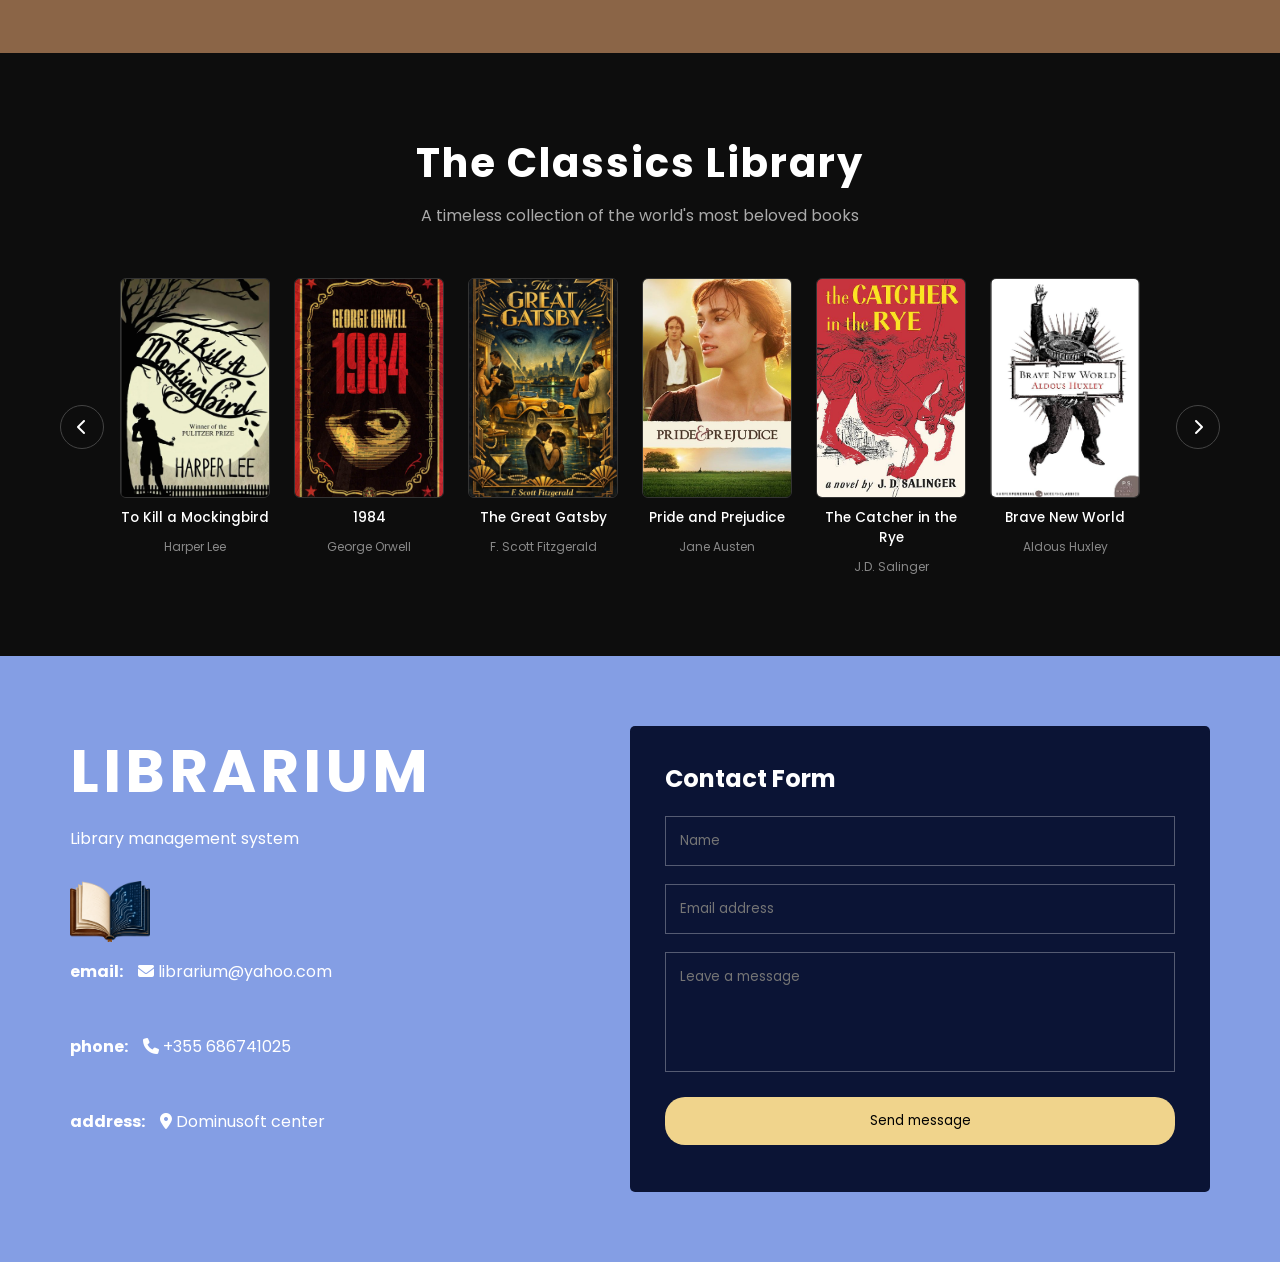
==== commit 2aedb6f9: "final" ====
--- a/html/index.html
+++ b/html/index.html
@@ -204,15 +204,6 @@
     <h1>About us:</h1>
 
     <div class="about-container">
-
-       <div class="about-image">
-
-    <video controls autoplay muted loop>
-        <source src="../videos.mp4" type="video/mp4">
-        Your browser does not support the video tag.
-    </video>
-
-</div>
 
         <div class="about-content">
 
@@ -227,48 +218,36 @@
                     one place helping administrators organize
                     books, manage inventory, track customer
                     activity and monitor sales with ease.
-                </p>
-
-            </div>
-
-            <div class="about-box">
-
-                <h2>Our mission</h2>
-
-                <p>
-                    “Our mission is to help bookstores and
+                    Our mission is to help bookstores and
                     libraries manage their operations
                     efficiently through simple, modern and
-                    accessible technology.”
+                    accessible technology.
                 </p>
 
             </div>
 
+            <div class="about-image">
+
+                <video controls autoplay muted loop>
+                    <source src="../videos.mp4" type="video/mp4">
+                    Your browser does not support the video tag.
+                </video>
+
+            </div>
+
             <div class="about-box">
 
                 <h2>Why Librarium</h2>
 
-                <ul>
-                    <li>Simple and intuitive interface</li>
-                    <li>Organized catalog management</li>
-                    <li>Real-time inventory monitoring</li>
-                    <li>Modern analytics and reports</li>
-                    <li>Designed for modern bookstores and libraries</li>
-                </ul>
-
-            </div>
-
-            <div class="about-box">
-
-                <h2>Future goals</h2>
-
-                <ul>
-                    <li>AI recommendations</li>
-                    <li>Cloud sync</li>
-                    <li>Mobile management</li>
-                    <li>Barcode scanning</li>
-                    <li>Digital libraries</li>
-                </ul>
+                <p>
+                    Librarium stands out with its simple and intuitive interface, 
+                    organized catalog management, and real-time inventory monitoring. 
+                    Our platform delivers modern analytics and reports, and is specifically 
+                    designed for modern bookstores and libraries. Looking ahead, our future 
+                    goals include AI recommendations, cloud sync, mobile management, barcode 
+                    scanning, and digital libraries to continue revolutionizing how institutions 
+                    manage their book collections and operations.
+                </p>
 
             </div>
 
--- a/css/style.css
+++ b/css/style.css
@@ -373,30 +373,38 @@
 .about-container{
     display: flex;
 
+    flex-direction: column;
+
     gap: 40px;
 
-    align-items: flex-start;
-
-    flex-wrap: wrap;
+    align-items: center;
 }
 
 .about-image{
-    flex: 1;
+    width: 100%;
+
+    max-width: 600px;
+
+    margin: 0 auto;
+
+    display: flex;
+
+    justify-content: center;
 }
 
 .about-image video{
     width: 100%;
-    height: 100%;
+    height: auto;
     object-fit: cover;
     border-radius: 10px;
 }
 
 .about-content{
-    flex: 1.2;
+    width: 100%;
 
     display: grid;
 
-    grid-template-columns: repeat(2,1fr);
+    grid-template-columns: 1fr;
 
     gap: 35px;
 }
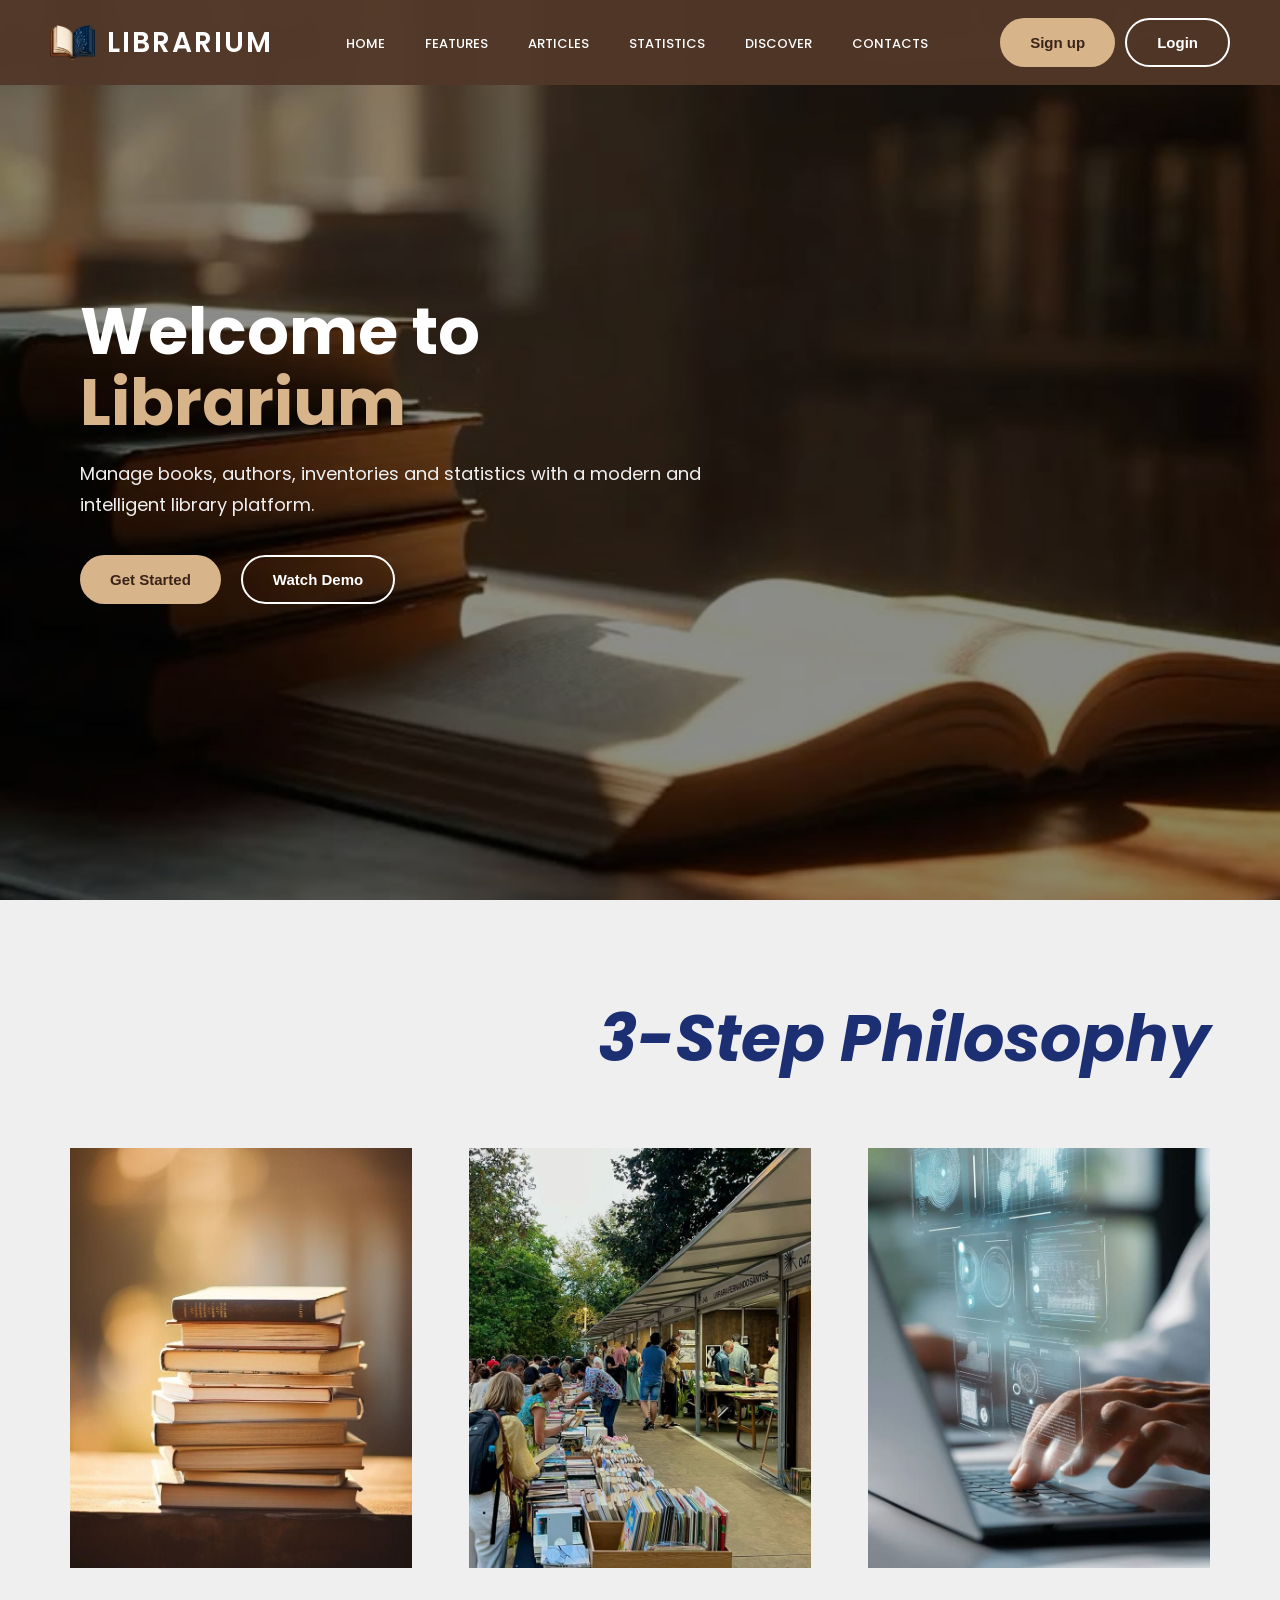
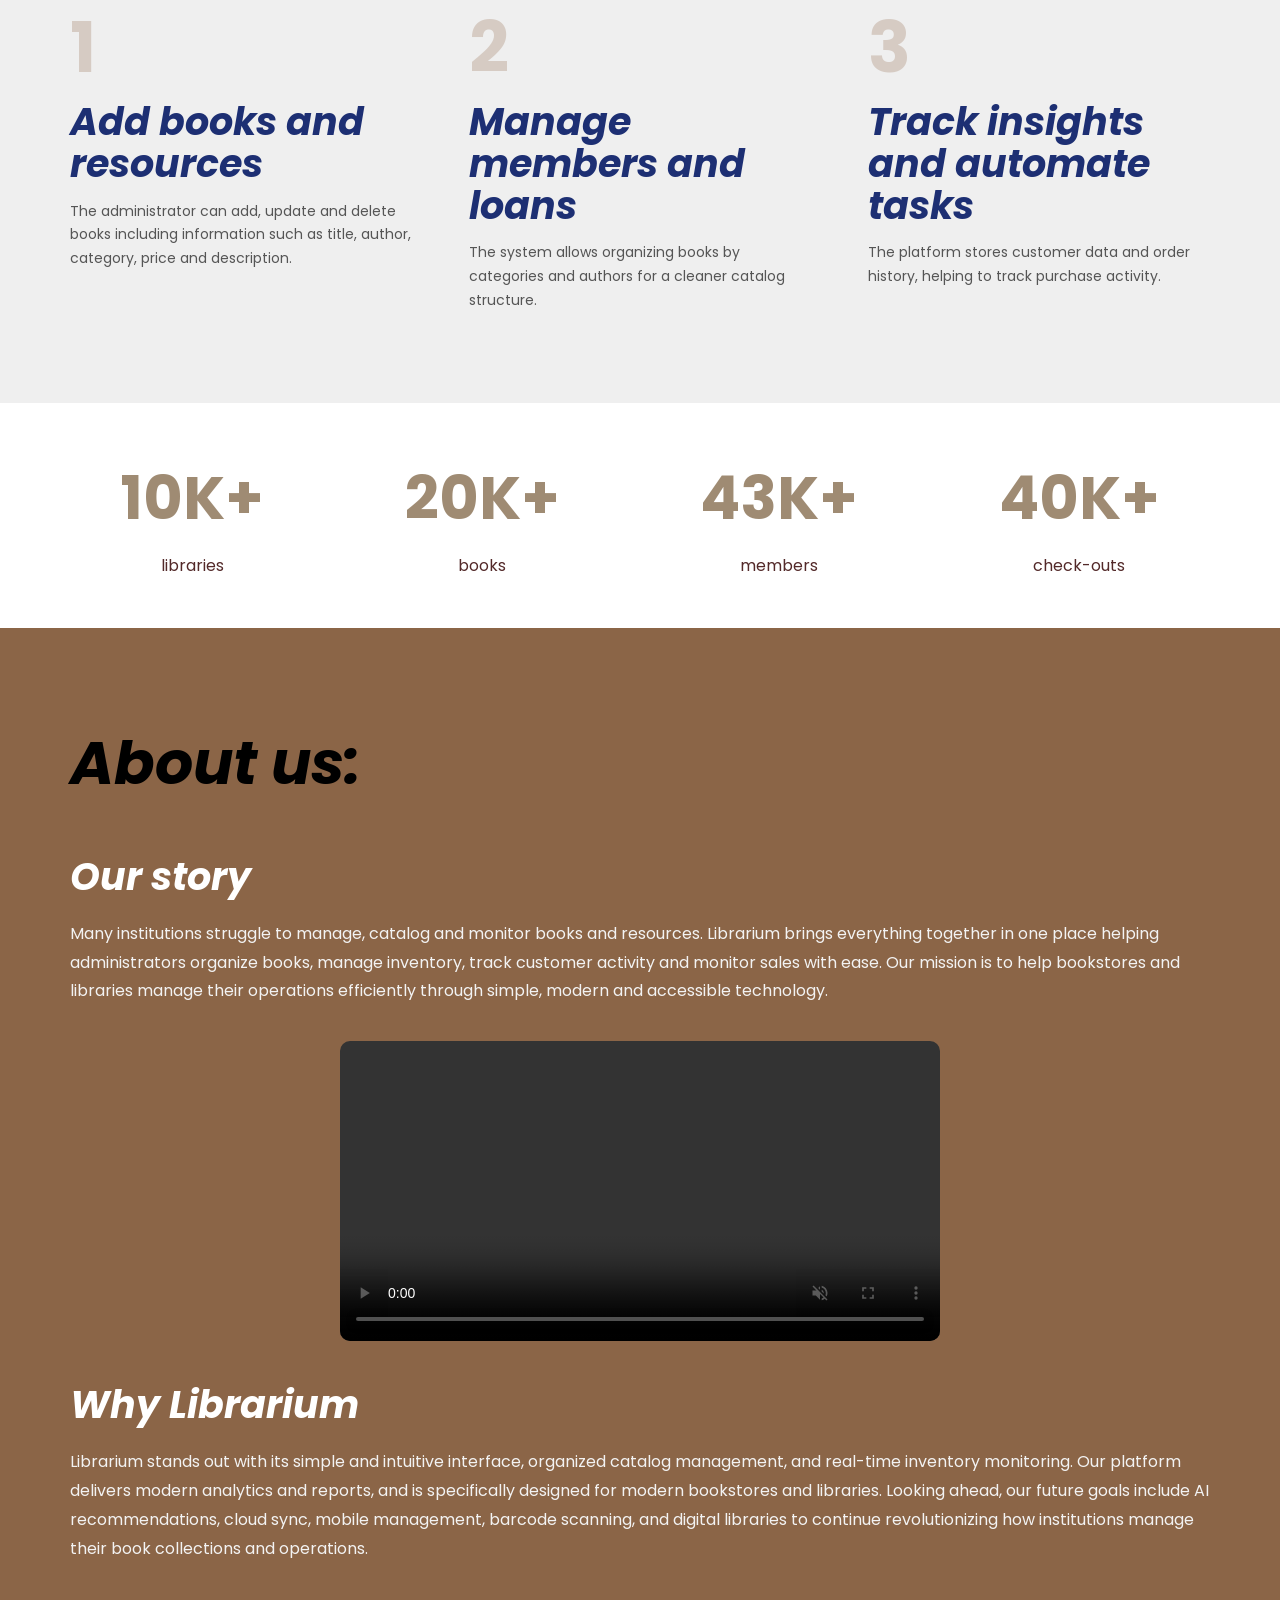
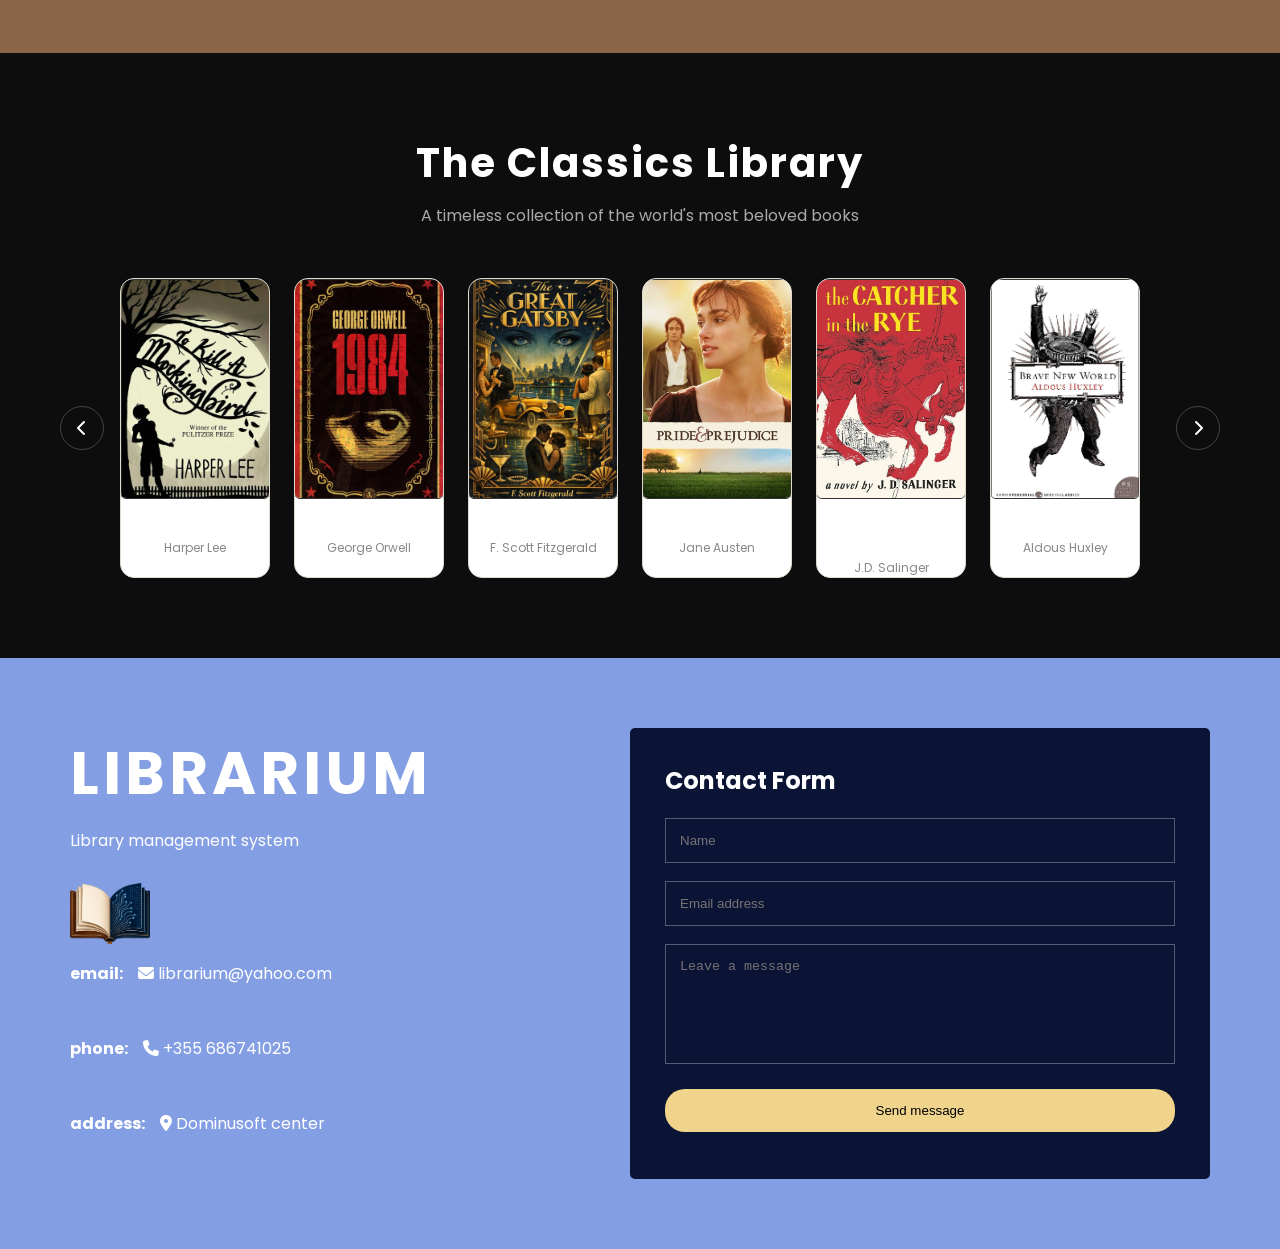
==== commit cb46dc77: "final fix" ====
--- a/html/index.html
+++ b/html/index.html
@@ -10,11 +10,9 @@
     <!-- GOOGLE FONT -->
     <link rel="preconnect" href="https://fonts.googleapis.com">
     <link rel="preconnect" href="https://fonts.gstatic.com" crossorigin>
-
     <link href="https://fonts.googleapis.com/css2?family=Poppins:wght@300;400;500;600;700&display=swap" rel="stylesheet">
-
     <!-- CSS FILE -->
-    <link rel="stylesheet" href="../css/style.css">
+    <link rel="stylesheet" href="../css/main.css">
 </head>
 
 <body>
--- a/css/main.css
+++ b/css/main.css
@@ -0,0 +1,1438 @@
+/* ROOT VARIABLES */
+:root {
+    --sidebar-bg: #1a1a2e;
+    --sidebar-width: 200px;
+    --accent: #c8a96e;
+    --accent-dark: #a8843e;
+    --danger: #c0392b;
+    --success: #27ae60;
+    --info: #2980b9;
+    --warning: #e67e22;
+    --text-light: #ecf0f1;
+    --text-muted: #95a5a6;
+    --bg-main: #f4f1eb;
+    --bg-card: #ffffff;
+    --bg-section: #faf8f4;
+    --border: #e0d9ce;
+    --table-header: #2c3e50;
+    --section-title-bg: #8b4513;
+}
+
+* { 
+    margin: 0; 
+    padding: 0; 
+    box-sizing: border-box; 
+}
+
+body {
+    font-family: 'Poppins', sans-serif;
+    background: var(--bg-main);
+    color: #333;
+}
+
+/* ===== INDEX PAGE STYLES ===== */
+
+/* NAVBAR */
+.navbar {
+    width: 100%;
+    padding: 18px 50px;
+    display: flex;
+    justify-content: space-between;
+    align-items: center;
+    background: rgba(82, 55, 39, 0.95);
+    position: absolute;
+    top: 0;
+    left: 0;
+    z-index: 100;
+}
+
+/* LOGO */
+.logo {
+    display: flex;
+    align-items: center;
+    gap: 12px;
+}
+
+.logo img {
+    width: 45px;
+    height: 45px;
+    object-fit: contain;
+}
+
+.logo h2 {
+    color: white;
+    font-size: 28px;
+    font-weight: 600;
+    letter-spacing: 2px;
+}
+
+/* NAVIGATION */
+.nav-links {
+    display: flex;
+    list-style: none;
+    gap: 40px;
+}
+
+.nav-links a {
+    text-decoration: none;
+    color: white;
+    font-size: 13px;
+    font-weight: 500;
+    transition: 0.3s;
+}
+
+.nav-links a:hover {
+    background-color: #31479c;
+}
+
+/* RIGHT BUTTONS */
+.nav-buttons {
+    display: flex;
+    gap: 10px;
+}
+
+.btn {
+    border: none;
+    padding: 8px 18px;
+    border-radius: 20px;
+    cursor: pointer;
+    font-size: 13px;
+    font-weight: 500;
+    transition: 0.3s;
+}
+
+.signup {
+    background-color: #3a2418;
+    color: white;
+}
+
+.login {
+    background-color: #1d1d1d;
+    color: white;
+}
+
+.btn:hover {
+    transform: translateY(-2px);
+    opacity: 0.9;
+}
+
+@media(max-width: 1100px) {
+    .navbar {
+        flex-direction: column;
+        gap: 20px;
+    }
+    .nav-links {
+        flex-wrap: wrap;
+        justify-content: center;
+    }
+}
+
+/* HERO SECTION */
+.hero {
+    width: 100%;
+    height: 100vh;
+    background-image: url("../images/hero.jpg");
+    background-size: cover;
+    background-position: center 80%;
+    position: relative;
+    display: flex;
+    align-items: center;
+    padding-left: 80px;
+}
+
+.overlay {
+    position: absolute;
+    top: 0;
+    left: 0;
+    width: 100%;
+    height: 100%;
+    background: rgba(0,0,0,0.45);
+}
+
+.hero-content {
+    position: relative;
+    z-index: 2;
+    max-width: 650px;
+    color: white;
+}
+
+.hero-content h1 {
+    font-size: 65px;
+    line-height: 1.1;
+    margin-bottom: 20px;
+}
+
+.hero-content span {
+    color: #d7b48a;
+}
+
+.hero-content p {
+    font-size: 18px;
+    line-height: 1.7;
+    margin-bottom: 35px;
+    color: #f0f0f0;
+}
+
+.hero-buttons {
+    display: flex;
+    gap: 20px;
+}
+
+.hero-btn {
+    padding: 14px 30px;
+    border: none;
+    border-radius: 30px;
+    cursor: pointer;
+    font-size: 15px;
+    font-weight: 600;
+    transition: 0.3s;
+}
+
+.primary {
+    background-color: #d7b48a;
+    color: #3a2418;
+}
+
+.secondary {
+    background-color: transparent;
+    border: 2px solid white;
+    color: white;
+}
+
+.hero-btn:hover {
+    transform: translateY(-3px);
+}
+
+@media(max-width: 900px) {
+    .hero {
+        padding: 40px;
+        text-align: center;
+        justify-content: center;
+    }
+    .hero-content h1 {
+        font-size: 45px;
+    }
+    .hero-buttons {
+        justify-content: center;
+        flex-wrap: wrap;
+    }
+}
+
+/* PHILOSOPHY SECTION */
+.philosophy {
+    padding: 90px 70px;
+    background: #efefef;
+}
+
+.philosophy h1 {
+    text-align: right;
+    font-size: 65px;
+    color: #1d2f73;
+    margin-bottom: 60px;
+    font-style: italic;
+}
+
+.philosophy-container {
+    display: flex;
+    justify-content: space-between;
+    gap: 40px;
+    flex-wrap: wrap;
+}
+
+.philosophy-card {
+    width: 30%;
+}
+
+.philosophy-card img {
+    width: 100%;
+    height: 420px;
+    object-fit: cover;
+}
+
+.number {
+    font-size: 70px;
+    color: #d6cbc3;
+    margin-top: 20px;
+    font-weight: bold;
+}
+
+.philosophy-card h2 {
+    font-size: 38px;
+    line-height: 1.1;
+    color: #1d2f73;
+    margin-bottom: 15px;
+    font-style: italic;
+}
+
+.philosophy-card p {
+    font-size: 14px;
+    line-height: 1.7;
+    color: #555;
+}
+
+/* ABOUT US */
+.about-us {
+    background: #8b6547;
+    padding: 90px 70px;
+    color: white;
+}
+
+.about-us h1 {
+    font-size: 60px;
+    margin-bottom: 40px;
+    color: black;
+    font-style: italic;
+}
+
+.about-container {
+    display: flex;
+    flex-direction: column;
+    gap: 40px;
+    align-items: center;
+}
+
+.about-image {
+    width: 100%;
+    max-width: 600px;
+    margin: 0 auto;
+    display: flex;
+    justify-content: center;
+}
+
+.about-image video {
+    width: 100%;
+    height: auto;
+    object-fit: cover;
+    border-radius: 10px;
+}
+
+.about-content {
+    width: 100%;
+    display: grid;
+    grid-template-columns: 1fr;
+    gap: 35px;
+}
+
+.about-box h2 {
+    margin-bottom: 15px;
+    font-size: 38px;
+    font-style: italic;
+}
+
+.about-box p,
+.about-box li {
+    line-height: 1.8;
+    color: #f3f3f3;
+}
+
+.about-box ul {
+    padding-left: 18px;
+}
+
+/* STATS SECTION */
+.stats {
+    display: flex;
+    justify-content: space-around;
+    align-items: center;
+    padding: 50px;
+    background: white;
+    flex-wrap: wrap;
+}
+
+.stat-box {
+    text-align: center;
+}
+
+.stat-box h1 {
+    font-size: 60px;
+    color: #5c391196;
+}
+
+.stat-box p {
+    color: #532929;
+    margin-top: 10px;
+}
+
+/* CONTACT SECTION */
+.contact-section {
+    background: #849ee4;
+    padding: 70px;
+    display: flex;
+    justify-content: space-between;
+    gap: 50px;
+    flex-wrap: wrap;
+}
+
+.contact-left {
+    color: white;
+    flex: 1;
+}
+
+.contact-left h1 {
+    font-size: 60px;
+    letter-spacing: 4px;
+    margin-bottom: 10px;
+}
+
+.contact-left p {
+    margin-bottom: 30px;
+}
+
+.contact-info {
+    display: flex;
+    flex-direction: column;
+    gap: 20px;
+}
+
+.info-row {
+    display: flex;
+    gap: 15px;
+}
+
+.info-row span {
+    font-weight: bold;
+}
+
+.contact-right {
+    flex: 1;
+    background: #0b1435;
+    padding: 35px;
+    border-radius: 5px;
+}
+
+.contact-right h2 {
+    color: white;
+    margin-bottom: 20px;
+}
+
+.contact-right input,
+.contact-right textarea {
+    width: 100%;
+    padding: 14px;
+    margin-bottom: 18px;
+    background: transparent;
+    border: 1px solid rgba(255,255,255,0.3);
+    color: white;
+}
+
+.contact-right textarea {
+    height: 120px;
+    resize: none;
+}
+
+.contact-right button {
+    width: 100%;
+    padding: 14px;
+    border: none;
+    background: #f0d48c;
+    cursor: pointer;
+    border-radius: 20px;
+}
+
+.contact-notification {
+    color: white;
+    margin-top: 12px;
+    text-align: center;
+    font-weight: 600;
+}
+
+.contact-logo {
+    width: 80px; 
+    height: auto;
+    margin-bottom: 10px;
+}
+
+/* LOGIN SIGNUP MODAL */
+.modal {
+    display: none;
+    position: fixed;
+    inset: 0;
+    background: rgba(0,0,0,0.6);
+    justify-content: center;
+    align-items: center;
+}
+
+.modal-content {
+    background: white;
+    padding: 25px;
+    width: 320px;
+    border-radius: 12px;
+    position: relative;
+}
+
+.form {
+    display: flex;
+    flex-direction: column;
+    gap: 10px;
+}
+
+.form input {
+    padding: 10px;
+}
+
+.form button {
+    padding: 10px;
+    cursor: pointer;
+}
+
+.close {
+    position: absolute;
+    top: 10px;
+    right: 15px;
+    cursor: pointer;
+    font-size: 22px;
+}
+
+/* THE CLASSICS LIBRARY */
+.classics-library {
+    padding: 80px 60px;
+    background-color: #0d0d0d;
+    text-align: center;
+}
+
+.classics-library h1 {
+    font-size: 2.5rem;
+    color: #fff;
+    margin-bottom: 10px;
+    letter-spacing: 2px;
+}
+
+.classics-subtitle {
+    color: #aaa;
+    font-size: 1rem;
+    margin-bottom: 50px;
+}
+
+.classics-wrapper {
+    display: flex;
+    align-items: center;
+    gap: 16px;
+}
+
+.classics-track-container {
+    overflow: hidden;
+    flex: 1;
+}
+
+.classics-track {
+    display: flex;
+    gap: 24px;
+    transition: transform 0.4s ease;
+    will-change: transform;
+}
+
+.book-card {
+    min-width: 150px;
+    display: flex;
+    flex-direction: column;
+    align-items: center;
+    gap: 10px;
+    cursor: pointer;
+    transition: transform 0.3s ease;
+}
+
+.book-card:hover {
+    transform: translateY(-8px);
+}
+
+.book-card img {
+    width: 150px;
+    height: 220px;
+    object-fit: cover;
+    border-radius: 6px;
+    background-color: #1e1e1e;
+    border: 1px solid #333;
+    display: block;
+}
+
+.book-card p {
+    color: #fff;
+    font-size: 0.85rem;
+    font-weight: 500;
+    text-align: center;
+    margin: 0;
+    max-width: 150px;
+}
+
+.book-card span {
+    color: #888;
+    font-size: 0.75rem;
+    text-align: center;
+}
+
+.slider-arrow {
+    background: transparent;
+    border: 1px solid #444;
+    color: #fff;
+    width: 44px;
+    height: 44px;
+    border-radius: 50%;
+    font-size: 1rem;
+    cursor: pointer;
+    flex-shrink: 0;
+    transition: background 0.2s, border-color 0.2s;
+    display: flex;
+    align-items: center;
+    justify-content: center;
+}
+
+.slider-arrow:hover {
+    background: #ffffff18;
+    border-color: #aaa;
+}
+
+/* ===== DASHBOARD PAGE STYLES ===== */
+
+/* SIDEBAR */
+.sidebar {
+    width: var(--sidebar-width);
+    background: var(--sidebar-bg);
+    min-height: 100vh;
+    position: fixed;
+    top: 0; left: 0;
+    display: flex;
+    flex-direction: column;
+    z-index: 100;
+}
+
+.sidebar + .main {
+    display: flex;
+    flex-direction: column;
+    min-height: 100vh;
+}
+
+.sidebar-logo {
+    padding: 20px 16px;
+    border-bottom: 1px solid #2d2d4e;
+    display: flex;
+    align-items: center;
+    gap: 10px;
+}
+
+.sidebar-logo span {
+    color: var(--accent);
+    font-size: 0.8rem;
+    font-weight: 700;
+    letter-spacing: 2px;
+}
+
+.sidebar-nav {
+    list-style: none;
+    padding: 16px 0;
+    flex: 1;
+}
+
+.sidebar-nav li a {
+    display: flex;
+    align-items: center;
+    gap: 10px;
+    padding: 11px 20px;
+    color: #aab0c0;
+    text-decoration: none;
+    font-size: 0.78rem;
+    font-weight: 500;
+    letter-spacing: 1px;
+    text-transform: uppercase;
+    transition: all 0.2s;
+    border-left: 3px solid transparent;
+}
+
+.sidebar-nav li a:hover,
+.sidebar-nav li a.active {
+    color: var(--accent);
+    background: rgba(200, 169, 110, 0.08);
+    border-left-color: var(--accent);
+}
+
+.sidebar-nav li a i {
+    width: 16px;
+    font-size: 0.85rem;
+}
+
+.sidebar-nav .logout a {
+    color: #e74c3c;
+    margin-top: 10px;
+}
+
+.sidebar-nav .logout a:hover {
+    background: rgba(231, 76, 60, 0.1);
+    border-left-color: #e74c3c;
+}
+
+/* MAIN CONTENT */
+.main {
+    margin-left: var(--sidebar-width);
+    flex: 1;
+    display: flex;
+    flex-direction: column;
+}
+
+/* TOP BAR */
+.topbar {
+    background: var(--sidebar-bg);
+    padding: 14px 30px;
+    display: flex;
+    align-items: center;
+    justify-content: space-between;
+    border-bottom: 1px solid #2d2d4e;
+}
+
+.topbar-title {
+    color: var(--accent);
+    font-size: 0.75rem;
+    font-weight: 700;
+    letter-spacing: 3px;
+    text-transform: uppercase;
+    background: rgba(200,169,110,0.15);
+    padding: 5px 14px;
+    border-radius: 4px;
+    border: 1px solid rgba(200,169,110,0.3);
+}
+
+.topbar-right {
+    display: flex;
+    align-items: center;
+    gap: 16px;
+}
+
+.topbar-right a {
+    color: #aab0c0;
+    font-size: 0.75rem;
+    text-decoration: none;
+    display: flex;
+    align-items: center;
+    gap: 6px;
+    transition: color 0.2s;
+}
+
+.topbar-right a:hover { 
+    color: var(--accent); 
+}
+
+/* HERO BANNER */
+.hero-banner {
+    background: linear-gradient(rgba(0,0,0,0.55), rgba(0,0,0,0.55)),
+                url('../images/hero-bg.jpg') center/cover no-repeat;
+    background-color: #2c2c3e;
+    padding: 48px 40px;
+    display: flex;
+    align-items: center;
+    justify-content: space-between;
+    gap: 40px;
+}
+
+.hero-banner-left h2 {
+    color: #fff;
+    font-size: 1rem;
+    font-weight: 400;
+    letter-spacing: 1px;
+    margin-bottom: 20px;
+    opacity: 0.85;
+}
+
+.step-buttons {
+    display: flex;
+    flex-direction: column;
+    gap: 10px;
+}
+
+.step-btn {
+    background: var(--accent);
+    color: #1a1a2e;
+    border: none;
+    padding: 9px 20px;
+    border-radius: 4px;
+    font-family: 'Poppins', sans-serif;
+    font-size: 0.78rem;
+    font-weight: 600;
+    cursor: pointer;
+    display: flex;
+    align-items: center;
+    gap: 8px;
+    transition: background 0.2s;
+    max-width: 250px;
+}
+
+.step-btn:hover { 
+    background: var(--accent-dark); 
+}
+
+.hero-banner-right h1 {
+    color: #fff;
+    font-size: 3rem;
+    font-weight: 700;
+    letter-spacing: 4px;
+    line-height: 1.1;
+    text-align: right;
+}
+
+.hero-banner-right h1 span {
+    color: var(--accent);
+}
+
+.hero-banner-right p {
+    color: rgba(255,255,255,0.6);
+    font-size: 0.8rem;
+    text-align: right;
+    letter-spacing: 2px;
+    margin-top: 4px;
+}
+
+/* CONTENT AREA */
+.content {
+    padding: 30px;
+    display: flex;
+    flex-direction: column;
+    gap: 30px;
+    width: 100%;
+}
+
+/* SECTION BLOCK */
+.section-block {
+    background: var(--bg-card);
+    border-radius: 8px;
+    overflow: hidden;
+    border: 1px solid var(--border);
+    width: 100%;
+}
+
+.section-header {
+    background: var(--section-title-bg);
+    padding: 12px 20px;
+    display: flex;
+    align-items: center;
+    gap: 12px;
+}
+
+.section-header.blue { 
+    background: #2c3e6e; 
+}
+
+.section-header.teal { 
+    background: #1a5c4e; 
+}
+
+.section-header.dark { 
+    background: #5e4b3b; 
+}
+
+.section-header.gold { 
+    background: #7a5c1e; 
+}
+
+.section-header img {
+    width: 28px;
+    height: 28px;
+    object-fit: contain;
+    opacity: 0.9;
+}
+
+.section-header h2 {
+    color: #fff;
+    font-size: 0.9rem;
+    font-weight: 700;
+    letter-spacing: 2px;
+    text-transform: uppercase;
+}
+
+.section-body {
+    padding: 24px;
+    background: var(--bg-section);
+    display: flex;
+    flex-direction: column;
+    gap: 24px;
+}
+
+/* GRID LAYOUTS */
+.two-col { 
+    display: grid; 
+    grid-template-columns: 1fr 1fr; 
+    gap: 20px; 
+}
+
+.three-col { 
+    display: grid; 
+    grid-template-columns: 1fr 1fr 1fr; 
+    gap: 20px; 
+}
+
+/* TABLES */
+.table-card {
+    background: var(--bg-card);
+    border: 1px solid var(--border);
+    border-radius: 6px;
+    overflow: hidden;
+    margin-bottom: 20px;
+}
+
+.table-card:last-child {
+    margin-bottom: 0;
+}
+
+.table-card-title {
+    background: var(--table-header);
+    color: #fff;
+    padding: 8px 14px;
+    font-size: 0.75rem;
+    font-weight: 600;
+    letter-spacing: 1px;
+    text-align: center;
+}
+
+table {
+    width: 100%;
+    border-collapse: collapse;
+    font-size: 0.72rem;
+}
+
+table th {
+    background: #e8e2d8;
+    padding: 7px 10px;
+    text-align: left;
+    font-weight: 600;
+    color: #555;
+    letter-spacing: 0.5px;
+    text-transform: uppercase;
+    font-size: 0.65rem;
+    border-bottom: 1px solid var(--border);
+}
+
+table td {
+    padding: 7px 10px;
+    border-bottom: 1px solid #f0ece5;
+    color: #666;
+}
+
+#authors table th,
+#authors table td,
+#clients table th,
+#clients table td {
+    text-align: center;
+}
+
+table tr:last-child td { 
+    border-bottom: none; 
+}
+
+table tr:hover td { 
+    background: #faf7f2; 
+}
+
+.empty-row td { 
+    height: 32px; 
+}
+
+/* BUTTONS */
+.btn {
+    padding: 8px 18px;
+    border: none;
+    border-radius: 4px;
+    font-family: 'Poppins', sans-serif;
+    font-size: 0.75rem;
+    font-weight: 600;
+    cursor: pointer;
+    display: inline-flex;
+    align-items: center;
+    gap: 6px;
+    transition: all 0.2s;
+    letter-spacing: 0.5px;
+}
+
+.btn-primary { 
+    background: var(--section-title-bg); 
+    color: #fff; 
+}
+
+.btn-primary:hover { 
+    background: #6a3510; 
+}
+
+.btn-secondary { 
+    background: var(--table-header); 
+    color: #fff; 
+}
+
+.btn-secondary:hover { 
+    background: #1a2530; 
+}
+
+.btn-success { 
+    background: var(--success); 
+    color: #fff; 
+}
+
+.btn-success:hover { 
+    background: #219a52; 
+}
+
+.btn-info { 
+    background: var(--info); 
+    color: #fff; 
+}
+
+.btn-gold { 
+    background: var(--accent); 
+    color: #1a1a2e; 
+}
+
+.btn-gold:hover { 
+    background: var(--accent-dark); 
+}
+
+/* Sort Button Colors */
+.sort-latest { 
+    background: var(--table-header); 
+    color: #fff; 
+}
+
+.sort-latest:hover { 
+    background: #1a2530; 
+}
+
+.sort-latest.active { 
+    background: var(--accent); 
+    color: #1a1a2e; 
+}
+
+.sort-shipped { 
+    background: var(--table-header); 
+    color: #fff; 
+}
+
+.sort-shipped:hover { 
+    background: #1a2530; 
+}
+
+.sort-shipped.active { 
+    background: var(--info); 
+    color: #fff; 
+}
+
+.sort-stock { 
+    background: var(--table-header); 
+    color: #fff; 
+}
+
+.sort-stock:hover { 
+    background: #1a2530; 
+}
+
+.sort-stock.active { 
+    background: var(--success); 
+    color: #fff; 
+}
+
+.btn-row {
+    display: flex;
+    gap: 10px;
+    margin-top: 14px;
+    flex-wrap: wrap;
+}
+
+.category-section {
+    display: flex;
+    flex-direction: column;
+    gap: 16px;
+    margin-top: 24px;
+}
+
+.books-grid {
+    display: grid;
+    grid-template-columns: repeat(auto-fit, minmax(220px, 1fr));
+    gap: 18px;
+}
+
+.book-card {
+    background: #ffffff;
+    border: 1px solid var(--border);
+    border-radius: 14px;
+    overflow: hidden;
+    display: flex;
+    flex-direction: column;
+    transition: transform 0.2s ease, box-shadow 0.2s ease;
+}
+
+.book-card:hover {
+    transform: translateY(-2px);
+    box-shadow: 0 18px 40px rgba(0, 0, 0, 0.06);
+}
+
+.book-cover {
+    position: relative;
+    min-height: 180px;
+    background: #f4f1eb;
+    display: grid;
+    place-items: center;
+    overflow: hidden;
+}
+
+.book-cover img {
+    width: 100%;
+    height: 100%;
+    object-fit: cover;
+    display: block;
+}
+
+.book-cover .cover-fallback {
+    position: absolute;
+    inset: 0;
+    display: grid;
+    place-items: center;
+    font-size: 2.8rem;
+    font-weight: 700;
+    color: #7a6c55;
+    letter-spacing: 0.05em;
+}
+
+.book-cover img[src=""],
+.book-cover img:not([src]) {
+    display: none;
+}
+
+.book-info {
+    padding: 18px;
+    display: flex;
+    flex-direction: column;
+    gap: 10px;
+}
+
+.book-title {
+    font-size: 0.95rem;
+    font-weight: 700;
+    color: #2f2a27;
+}
+
+.book-author {
+    font-size: 0.85rem;
+    color: #777;
+}
+
+.book-meta {
+    font-size: 0.78rem;
+    color: #555;
+    display: flex;
+    gap: 8px;
+    align-items: center;
+}
+
+.book-meta i {
+    color: var(--accent);
+}
+
+/* FORM CARD */
+.form-card {
+    background: var(--bg-card);
+    border: 1px solid var(--border);
+    border-radius: 6px;
+    padding: 16px;
+}
+
+.form-card h3 {
+    font-size: 0.8rem;
+    font-weight: 700;
+    letter-spacing: 1px;
+    text-transform: uppercase;
+    color: #444;
+    margin-bottom: 14px;
+    padding-bottom: 8px;
+    border-bottom: 2px solid var(--accent);
+}
+
+.form-group {
+    margin-bottom: 10px;
+}
+
+.form-group label {
+    display: block;
+    font-size: 0.65rem;
+    font-weight: 600;
+    letter-spacing: 1px;
+    text-transform: uppercase;
+    color: #888;
+    margin-bottom: 4px;
+}
+
+.form-group input,
+.form-group select,
+.form-group textarea {
+    width: 100%;
+    padding: 7px 10px;
+    border: 1px solid var(--border);
+    border-radius: 4px;
+    font-family: 'Poppins', sans-serif;
+    font-size: 0.75rem;
+    background: #fdfbf8;
+    color: #333;
+    transition: border-color 0.2s;
+}
+
+.form-group input:focus,
+.form-group select:focus,
+.form-group textarea:focus {
+    outline: none;
+    border-color: var(--accent);
+}
+
+.form-group textarea { 
+    height: 60px; 
+    resize: vertical; 
+}
+
+/* IMAGE CARDS */
+.img-card {
+    border-radius: 6px;
+    overflow: hidden;
+    position: relative;
+}
+
+.img-card img {
+    width: 100%;
+    height: 130px;
+    object-fit: cover;
+    display: block;
+}
+
+.img-card-label {
+    background: rgba(0,0,0,0.7);
+    color: #fff;
+    padding: 6px 10px;
+    font-size: 0.7rem;
+    font-weight: 600;
+    letter-spacing: 0.5px;
+}
+
+.img-card-desc {
+    font-size: 0.65rem;
+    color: #888;
+    padding: 4px 0 0;
+}
+
+/* INVENTORY NAV TABS */
+.tab-nav {
+    display: flex;
+    gap: 0;
+    border-bottom: 1px solid var(--border);
+    margin-bottom: 16px;
+}
+
+.tab-nav a {
+    padding: 7px 14px;
+    font-size: 0.68rem;
+    font-weight: 600;
+    letter-spacing: 0.5px;
+    color: #888;
+    text-decoration: none;
+    border-bottom: 2px solid transparent;
+    transition: all 0.2s;
+}
+
+.tab-nav a:hover,
+.tab-nav a.active {
+    color: var(--accent);
+    border-bottom-color: var(--accent);
+}
+
+/* STAT MINI CARDS */
+.mini-stats {
+    display: grid;
+    grid-template-columns: repeat(4, 1fr);
+    gap: 12px;
+    margin-bottom: 20px;
+}
+
+.mini-stat {
+    background: var(--bg-card);
+    border: 1px solid var(--border);
+    border-radius: 6px;
+    padding: 14px;
+    text-align: center;
+}
+
+.mini-stat .value {
+    font-size: 1.4rem;
+    font-weight: 700;
+    color: var(--section-title-bg);
+}
+
+.mini-stat .label {
+    font-size: 0.65rem;
+    color: #888;
+    text-transform: uppercase;
+    letter-spacing: 1px;
+}
+
+/* CHART PLACEHOLDER */
+.chart-placeholder {
+    background: var(--bg-card);
+    border: 1px solid var(--border);
+    border-radius: 6px;
+    height: 160px;
+    display: flex;
+    align-items: flex-end;
+    padding: 14px;
+    gap: 8px;
+    overflow: hidden;
+}
+
+.chart-grid {
+    background: var(--bg-card);
+    border: 1px solid var(--border);
+    border-radius: 6px;
+    padding: 14px 10px 10px;
+    display: grid;
+    grid-template-columns: repeat(12, minmax(0, 1fr));
+    gap: 10px;
+    align-items: end;
+    min-height: 220px;
+}
+
+.chart-column {
+    display: flex;
+    flex-direction: column;
+    justify-content: flex-end;
+    align-items: center;
+    gap: 8px;
+    height: 160px;
+}
+
+.chart-column span {
+    font-size: 0.68rem;
+    color: #666;
+    letter-spacing: 0.5px;
+}
+
+.chart-bar {
+    width: 100%;
+    min-height: 10px;
+    background: var(--accent);
+    border-radius: 6px 6px 0 0;
+    opacity: 0.9;
+    transition: opacity 0.2s;
+}
+
+.chart-bar:hover { 
+    opacity: 1; 
+}
+
+.chart-donut {
+    background: var(--bg-card);
+    border: 1px solid var(--border);
+    border-radius: 6px;
+    padding: 18px;
+    display: flex;
+    align-items: center;
+    justify-content: center;
+    gap: 18px;
+    min-height: 200px;
+}
+
+.donut-graphic {
+    width: 120px;
+    height: 120px;
+    display: flex;
+    align-items: center;
+    justify-content: center;
+}
+
+.donut-legend {
+    display: flex;
+    flex-direction: column;
+    gap: 8px;
+    font-size: 0.75rem;
+    color: #555;
+    max-width: 120px;
+}
+
+.legend-item {
+    display: flex;
+    align-items: center;
+    gap: 8px;
+}
+
+.legend-dot {
+    width: 10px;
+    height: 10px;
+    border-radius: 50%;
+    display: inline-block;
+}
+
+.chart-donut svg { 
+    width: 120px; 
+    height: 120px; 
+}
+
+.report-btn-grid {
+    display: grid;
+    grid-template-columns: 1fr 1fr;
+    gap: 10px;
+}
+
+.report-btn {
+    background: var(--accent);
+    color: #1a1a2e;
+    border: none;
+    padding: 10px 16px;
+    border-radius: 4px;
+    font-family: 'Poppins', sans-serif;
+    font-size: 0.72rem;
+    font-weight: 700;
+    cursor: pointer;
+    display: flex;
+    align-items: center;
+    gap: 6px;
+    transition: background 0.2s;
+    letter-spacing: 0.5px;
+}
+
+.report-btn:hover { 
+    background: var(--accent-dark); 
+}
+
+/* SEARCH BAR */
+.search-bar {
+    display: flex;
+    gap: 8px;
+    margin-bottom: 14px;
+}
+
+.search-bar input {
+    flex: 1;
+    padding: 7px 12px;
+    border: 1px solid var(--border);
+    border-radius: 4px;
+    font-family: 'Poppins', sans-serif;
+    font-size: 0.75rem;
+    background: #fdfbf8;
+}
+
+.search-bar input:focus { 
+    outline: none; 
+    border-color: var(--accent); 
+}
+
+/* DELIVERY ICON */
+.delivery-float {
+    position: absolute;
+    right: 14px;
+    bottom: 14px;
+    background: var(--accent);
+    border-radius: 8px;
+    padding: 8px 12px;
+    display: flex;
+    align-items: center;
+    gap: 6px;
+    font-size: 0.7rem;
+    font-weight: 700;
+    color: #1a1a2e;
+}
+
+/* RESPONSIVE */
+@media (max-width: 900px) {
+    .two-col, 
+    .three-col { 
+        grid-template-columns: 1fr; 
+    }
+    .mini-stats { 
+        grid-template-columns: 1fr 1fr; 
+    }
+}
